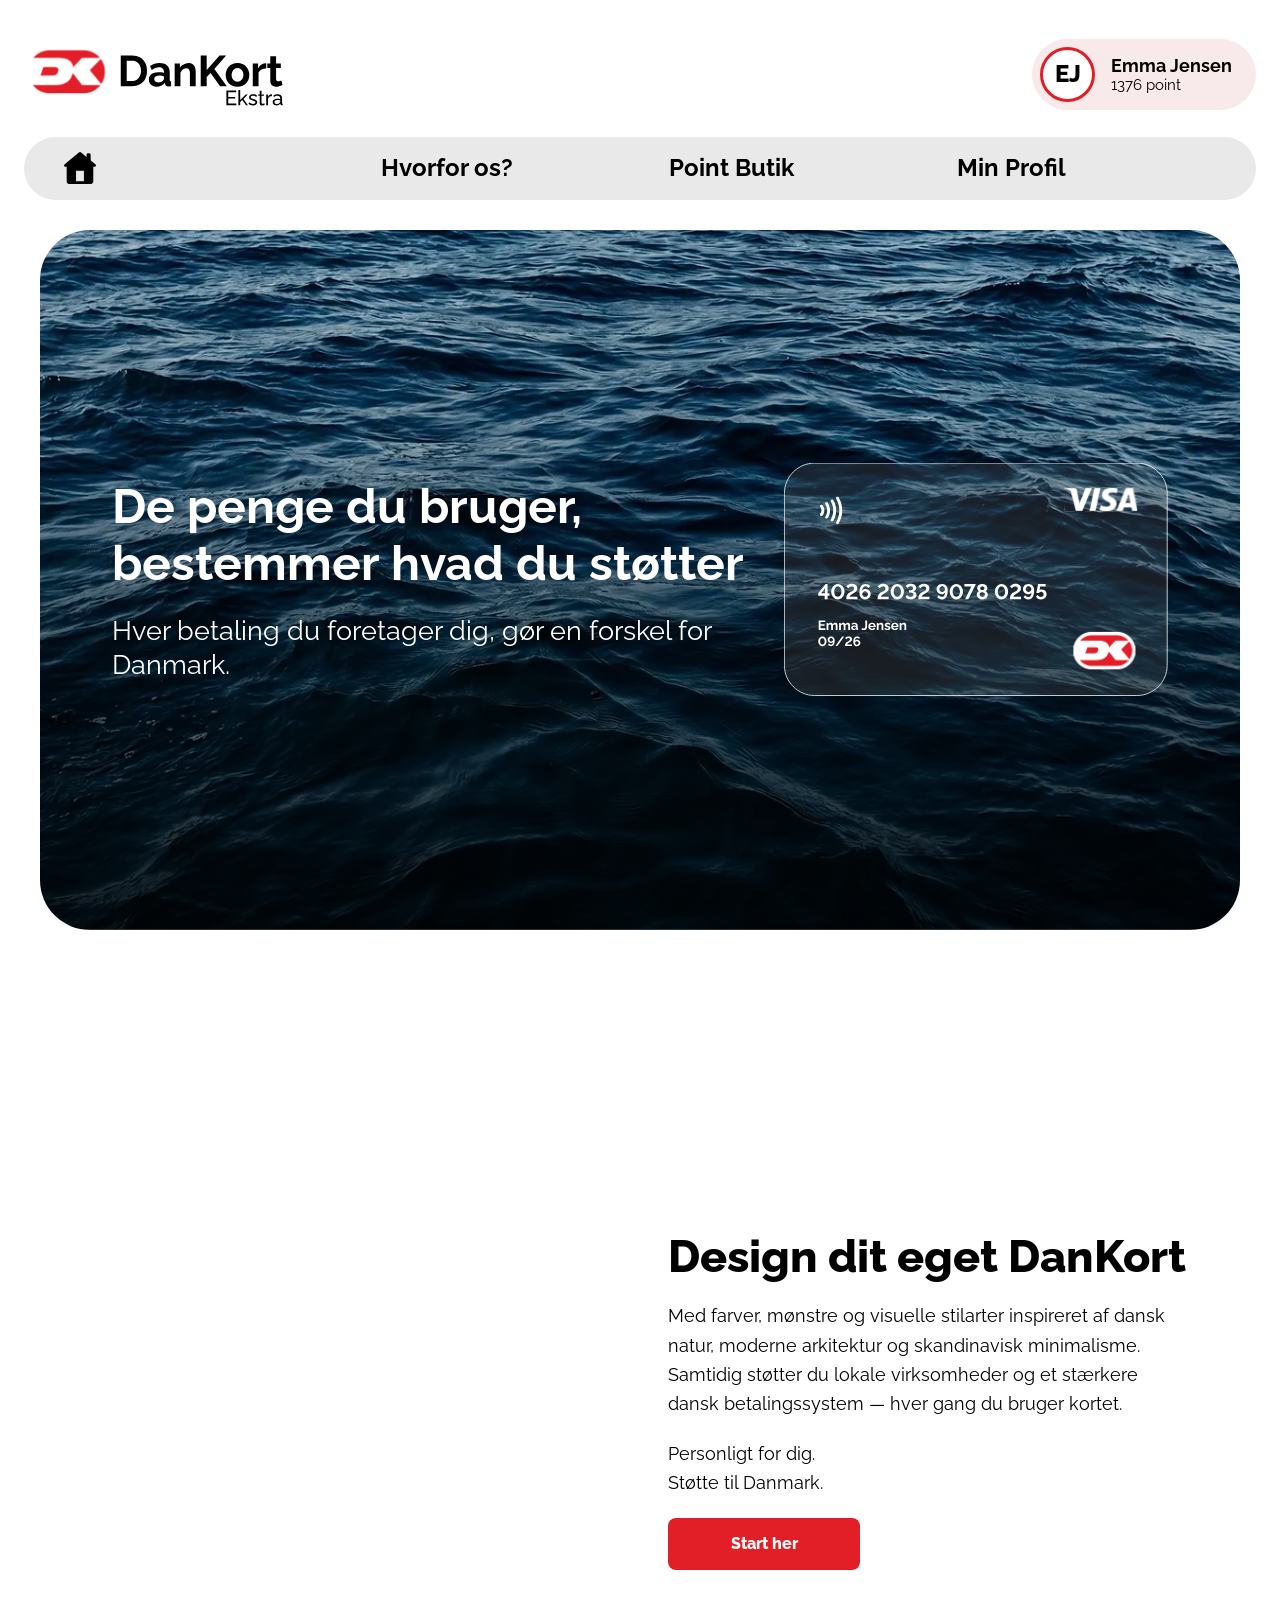
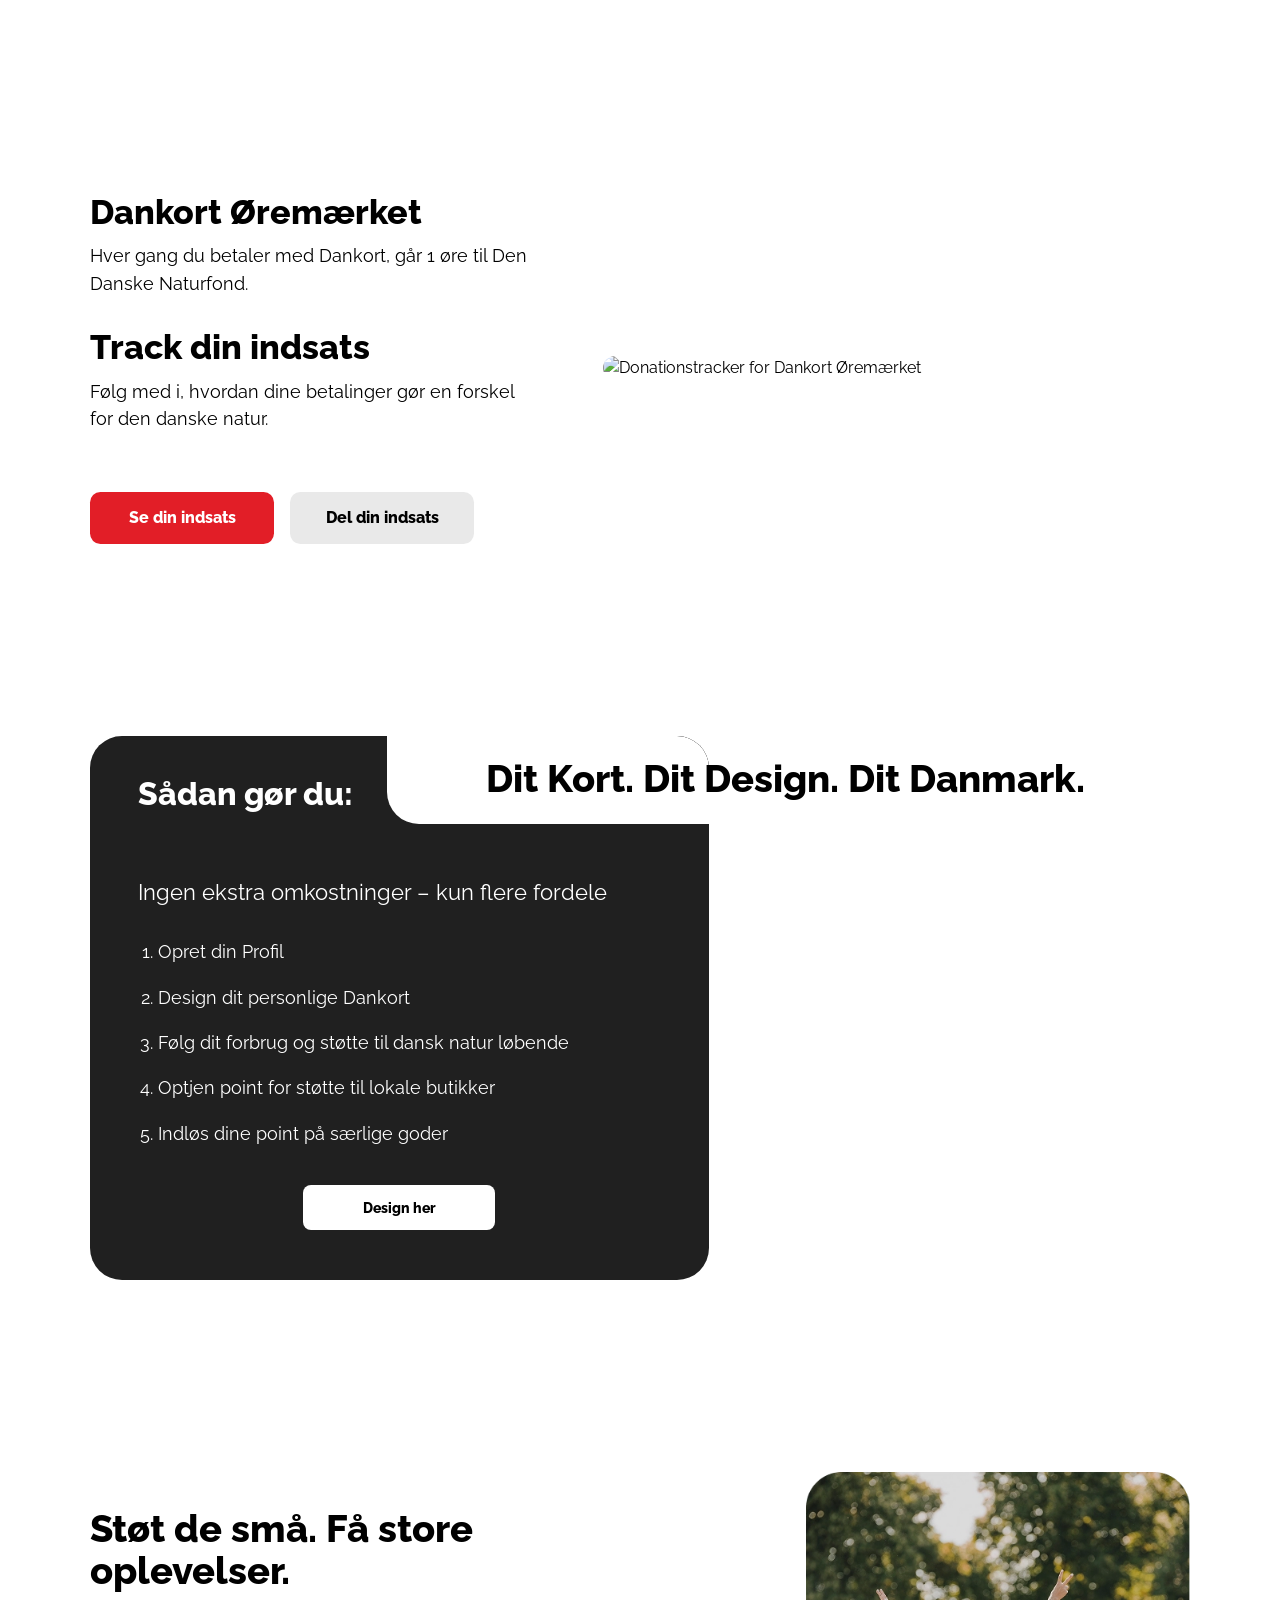
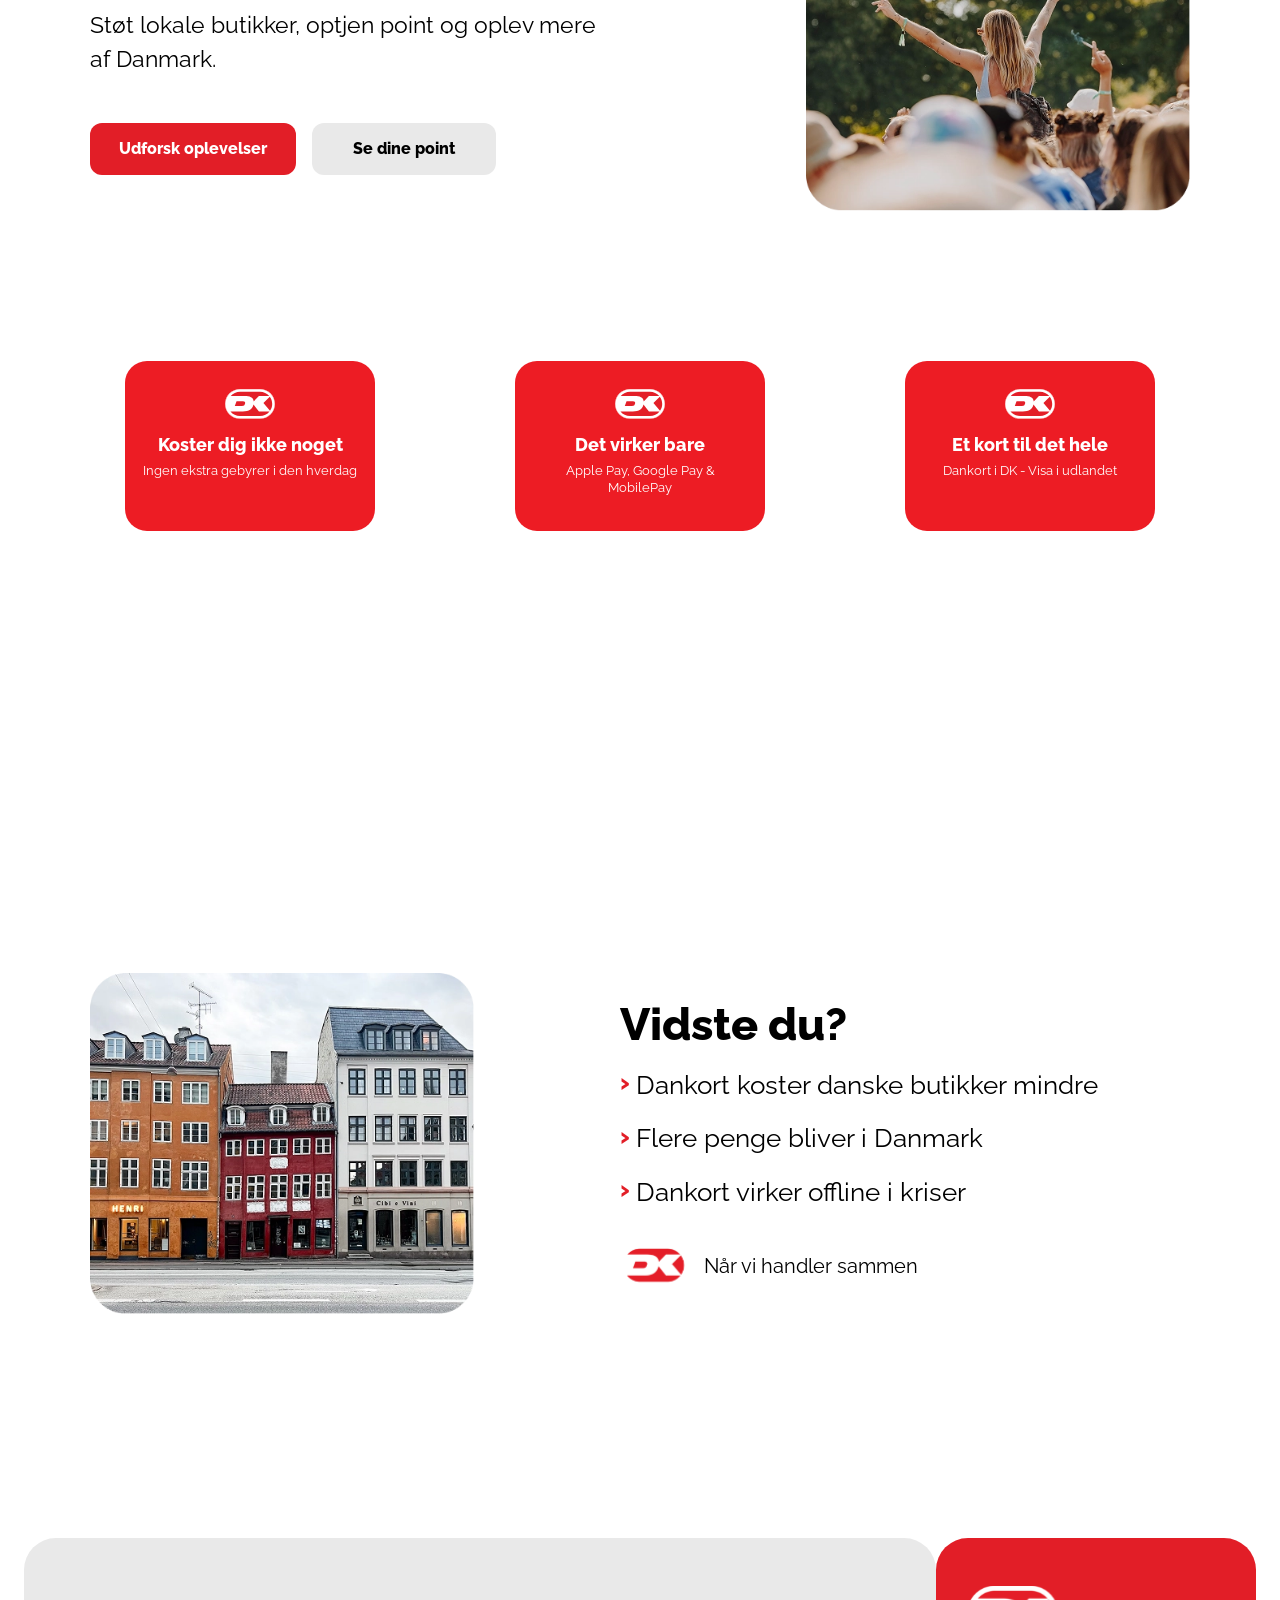
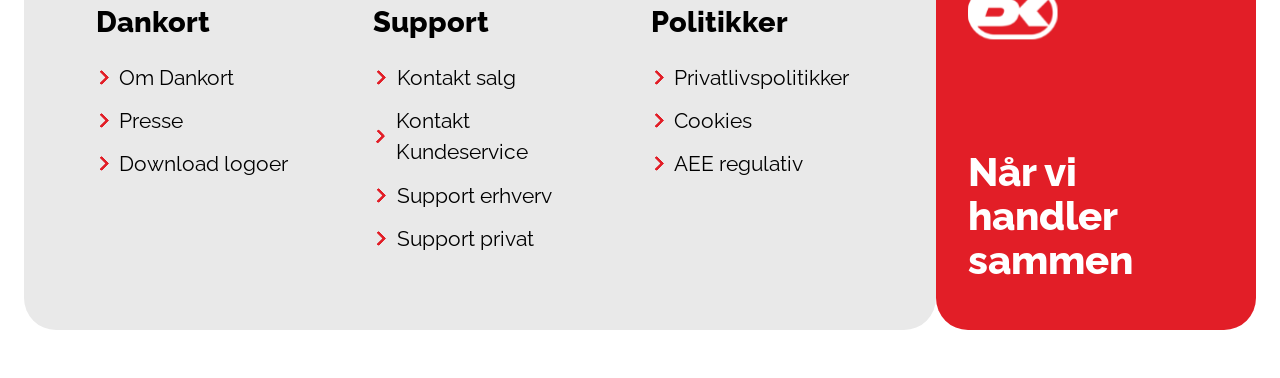
==== index.html @ 89308a3f "comit forside link på alle" ====
<!doctype html>
<html lang="da">
  <head>
    <meta charset="UTF-8" />
    <meta name="viewport" content="width=device-width, initial-scale=1.0" />
    <link rel="icon" type="image/svg+xml" href="img/header-footer/logo.svg" />
    <title>Dankort</title>
    <link rel="stylesheet" href="css/reset.css" />
    <link rel="stylesheet" href="css/generel.css" />
    <link rel="stylesheet" href="css/componenter.css" />
    <link rel="stylesheet" href="css/index.css" />
    <link rel="preconnect" href="https://fonts.googleapis.com" />
    <link rel="preconnect" href="https://fonts.gstatic.com" crossorigin />
    <link
      href="https://fonts.googleapis.com/css2?family=Aboreto&family=Alegreya:ital,wght@0,400..900;1,400..900&family=Dela+Gothic+One&family=Delius&family=Inter:ital,opsz,wght@0,14..32,100..900;1,14..32,100..900&family=Krona+One&family=Lora:ital,wght@0,400..700;1,400..700&family=Montserrat:ital,wght@0,100..900;1,100..900&family=Noto+Serif:ital,wght@0,100..900;1,100..900&family=Pacifico&family=Patrick+Hand&family=Playfair+Display:ital,wght@0,400..900;1,400..900&family=Raleway:ital,wght@0,100..900;1,100..900&family=Roboto:ital,wght@0,100..900;1,100..900&family=Rokkitt:ital,wght@0,100..900;1,100..900&family=Sigmar+One&family=Story+Script&family=Walter+Turncoat&display=swap"
      rel="stylesheet"
    />
  </head>
  <body>
    <!--- Header --->
    <header class="header">
      <div class="header-top">
        <!-- Burger menu (mobil + tablet) -->
        <button class="burger-btn" aria-label="Åbn menu">
          <span></span>
          <span></span>
          <span></span>
        </button>

        <a href="index.html" class="logo">
          <img
            src="img/header-footer/header-logo.svg"
            alt="DanKort Ekstra logo"
          />
        </a>

        <!-- KUN: Mobil & Tablet -->
        <a href="profile.html">
          <div class="profile-mobile">
            <span>EJ</span>
          </div>
        </a>

        <!--  KUN: Desktop -->
        <div class="profile-desktop">
          <a href="profile.html">
            <div class="profile-circle">
              <span>EJ</span>
            </div>
          </a>
          <div class="profile-info">
            <p class="name">Emma Jensen</p>
            <p class="points">1376 point</p>
          </div>
        </div>
      </div>

       <!-- NAVIGATION -->
      <nav class="nav">
        <div class="nav-inner">
          <div class="menu-top">
            <a href="index.html" class="menu-logo">
              <img src="img/header-footer/logo.svg" alt="Dankort logo" />
            </a>

            <button class="menu-close" aria-label="Luk menu">✕</button>
          </div>

          <ul>
            <li>
              <a href="index.html">
                <img src="img/header-footer/hus.svg" alt="Forside" />
              </a>
            </li>
            <li class="forside-link">
  <a class="nav-link" href="index.html">Forside</a>
</li>
            </li>
            <li><a class="nav-link" href="about.html">Hvorfor os?</a></li>
            <li><a class="nav-link" href="points.html">Point Butik</a></li>
            <li><a class="nav-link" href="profile.html">Min Profil</a></li>
          </ul>
        </div>
      </nav>
    </header>
    <!-- Main -->
    <main>
      <section class="hero-section">
        <div class="hero-card">
          <img
            class="hero-payment-card"
            src="img/index/hero_kort.svg"
            alt="Dankort betalingskort"
          />

          <div class="hero-content">
            <h1>De penge du bruger, bestemmer hvad du støtter</h1>
            <p>Hver betaling du foretager dig, gør en forskel for Danmark.</p>
          </div>
        </div>
      </section>
      <!-- Anden sektion -->
      <section class="design-section">
        <div class="design-content">
          <h2>Design dit eget DanKort</h2>

          <p>
            Med farver, mønstre og visuelle stilarter inspireret af dansk natur,
            moderne arkitektur og skandinavisk minimalisme. Samtidig støtter du
            lokale virksomheder og et stærkere dansk betalingssystem — hver gang
            du bruger kortet.
          </p>

          <p>
            Personligt for dig.<br />
            Støtte til Danmark.
          </p>

          <a href="#" class="red-cta">Start her</a>
        </div>

        <video class="design-video" autoplay muted loop playsinline>
          <source src="img/index/klip1_2.mp4" type="video/mp4" />
          Din browser understøtter ikke video.
        </video>
      </section>
      <!-- Tredje sektion -->
      <section class="track-section">
        <div class="track-content">
          <div class="track-text-group track-intro">
            <h2>Dankort Øremærket</h2>
            <p>
              Hver gang du betaler med Dankort, går 1 øre til Den Danske
              Naturfond.
            </p>
          </div>

          <div class="track-text-group track-action">
            <h2>Track din indsats</h2>
            <p>
              Følg med i, hvordan dine betalinger gør en forskel for den danske
              natur.
            </p>

            <div class="track-buttons">
              <a href="#" class="red-cta">Se din indsats</a>
              <a href="#" class="grey-cta">Del din indsats</a>
            </div>
          </div>
        </div>

        <picture class="track-picture">
          <source
            media="(min-width: 1024px)"
            srcset="img/index/dashboard_tracker.svg"
          />
          <source
            media="(min-width: 768px)"
            srcset="img/index/dashboard_tracker_tablet.svg"
          />
          <img
            class="track-image"
            src="img/index/dashboard_tracker_mobile.svg"
            alt="Donationstracker for Dankort Øremærket"
          />
        </picture>
      </section>
      <!-- Fjerde sektion -->
      <section class="steps-section">
        <h2 class="steps-heading">Dit Kort. Dit Design. Dit Danmark.</h2>

        <div class="steps-media">
          <video class="steps-video" autoplay muted loop playsinline>
            <source src="img/index/sodpige_video.mp4" type="video/mp4" />
            Din browser understøtter ikke video.
          </video>
        </div>

        <div class="steps-card">
          <h2>Sådan gør du:</h2>

          <p>Ingen ekstra omkostninger – kun flere fordele</p>

          <ol>
            <li>Opret din Profil</li>
            <li>Design dit personlige Dankort</li>
            <li>Følg dit forbrug og støtte til dansk natur løbende</li>
            <li>Optjen point for støtte til lokale butikker</li>
            <li>Indløs dine point på særlige goder</li>
          </ol>

          <a href="#" class="white-cta">Design her</a>
        </div>
      </section>
      <!-- Femte sektion -->
      <section class="experience-section">
        <div class="experience-content">
          <h2>Støt de små. Få store oplevelser.</h2>

          <p>Støt lokale butikker, optjen point og oplev mere af Danmark.</p>

          <div class="experience-buttons">
            <a href="#" class="red-cta">Udforsk oplevelser</a>
            <a href="#" class="grey-cta">Se dine point</a>
          </div>
        </div>

        <img
          class="experience-image"
          src="img/index/support.webp"
          alt="Mennesker til koncert"
        />
      </section>
      <!-- Sjette sektion -->
      <!-- <section class="features">
        <div>
          <img
            class="logo"
            src="img/about/Clip path group.svg"
            alt="Dankort logo"
          />
          <h2>Koster dig ikke noget</h2>
          <p>Ingen ekstra gebyrer i den hverdag</p>
        </div>

        <div>
          <img
            class="logo"
            src="img/about/Clip path group.svg"
            alt="Dankort logo"
          />
          <h2>Det virker bare</h2>
          <p>Apple Pay, Google Pay &amp; MobilePay</p>
        </div>

        <div>
          <img
            class="logo"
            src="img/about/Clip path group.svg"
            alt="Dankort logo"
          />
          <h2>Et kort til det hele</h2>
          <p>Dankort i DK - Visa i udlandet</p>
        </div>
      </section> -->
      <section class="features-section">
        <div class="feature-card">
          <img
            class="feature-logo"
            src="img/about/Clip path group.svg"
            alt="Dankort logo"
          />
          <h2>Koster dig ikke noget</h2>
          <p>Ingen ekstra gebyrer i den hverdag</p>
        </div>

        <div class="feature-card">
          <img
            class="feature-logo"
            src="img/about/Clip path group.svg"
            alt="Dankort logo"
          />
          <h2>Det virker bare</h2>
          <p>Apple Pay, Google Pay &amp; MobilePay</p>
        </div>

        <div class="feature-card">
          <img
            class="feature-logo"
            src="img/about/Clip path group.svg"
            alt="Dankort logo"
          />
          <h2>Et kort til det hele</h2>
          <p>Dankort i DK - Visa i udlandet</p>
        </div>
      </section>
      <!-- Syvende sektion -->
      <section class="facts-section">
        <img
          class="facts-image"
          src="img/index/house.webp"
          alt="Bygninger i Danmark"
        />

        <div class="facts-content">
          <h2>Vidste du?</h2>

          <ul class="facts-list">
            <li>Dankort koster danske butikker mindre</li>
            <li>Flere penge bliver i Danmark</li>
            <li>Dankort virker offline i kriser</li>
          </ul>

          <div class="facts-brand">
            <img src="img/header-footer/logo.svg" alt="Dankort logo" />
            <p>Når vi handler sammen</p>
          </div>
        </div>
      </section>
    </main>

    <!-- Footer-->
    <footer class="footer">
      <div class="footer-container">
        <!-- Grå boks -->
        <div class="footer-links">
          <div class="footer-section">
            <h3>Dankort</h3>
            <ul>
              <li>
                <a href="#"><span class="footer-arrow"></span>Om Dankort</a>
              </li>
              <li>
                <a href="#"><span class="footer-arrow"></span>Presse</a>
              </li>
              <li>
                <a href="#"
                  ><span class="footer-arrow"></span>Download logoer</a
                >
              </li>
            </ul>
          </div>

          <div class="footer-section">
            <h3>Support</h3>
            <ul>
              <li>
                <a href="#"><span class="footer-arrow"></span>Kontakt salg</a>
              </li>
              <li>
                <a href="#"
                  ><span class="footer-arrow"></span>Kontakt Kundeservice</a
                >
              </li>
              <li>
                <a href="#"
                  ><span class="footer-arrow"></span>Support erhverv</a
                >
              </li>
              <li>
                <a href="#"><span class="footer-arrow"></span>Support privat</a>
              </li>
            </ul>
          </div>

          <div class="footer-section">
            <h3>Politikker</h3>
            <ul>
              <li>
                <a href="#"
                  ><span class="footer-arrow"></span>Privatlivspolitikker</a
                >
              </li>
              <li>
                <a href="#"><span class="footer-arrow"></span>Cookies</a>
              </li>
              <li>
                <a href="#"><span class="footer-arrow"></span>AEE regulativ</a>
              </li>
            </ul>
          </div>
        </div>

        <!-- Rød boks -->
        <div class="footer-brand">
          <img src="img/header-footer/logo.svg" alt="Dankort logo" />
          <h2>Når vi handler sammen</h2>
        </div>
      </div>
    </footer>
    <!-- Link til JS -->
    <script src="javascript/menu.js"></script>
  </body>
</html>
---- css/generel.css ----
:root {
  /* bagrunds farve */
  --color-bg-primary: #ffffff;

  /* brugte farver */
  --color-grey: #e9e9e9;
  --color-red: #e21e27;
  --color-pink-beige: #f8eaea;
  --color-dark: #202020;

  /* Font */
  --font-primary: "Raleway", sans-serif;
  --color-text-primary: #000000;
  --color-text-secondary: #ffffff;

  /* Border radius */
  --radius-small: 0.5rem;
  --radius-medium: 2rem;
}
/* --------- BREDDE I MAIN ---------*/
main {
  max-width: 1400px;
  margin: 0 auto;
  padding: 0 1.5rem;
}
/* --- tablet ---*/
@media (min-width: 768px) {
  main {
    padding: 0 3rem;
  }
}
/* --- desktop ---*/
@media (min-width: 1024px) {
  main {
    padding: 0 1.5rem;
  }
}
/* --------- FONT---------*/
body {
  background-color: var(--color-bg-primary);
  font-family: var(--font-primary);
  font-weight: 400;
  line-height: 1.5;
  color: var(--color-text-primary);
}

h1 {
  font-size: 2.5rem;
  font-weight: 800;
  line-height: 1.1;
}

h2 {
  font-size: 1.85rem;
  font-weight: 600;
  line-height: 1.3;
}

h3 {
  font-size: 1.25rem;
  font-weight: 400;
  line-height: 1.4;
}

p {
  font-size: 1rem;
  font-weight: 400;
  line-height: 1.6;
}
/* --------- CTA---------*/
.red-cta {
  background-color: var(--color-red);
  color: var(--color-text-secondary);
}
.grey-cta {
  background-color: var(--color-grey);
  color: var(--color-text-primary);
}
.white-cta {
  background-color: var(--color-bg-primary);
  color: var(--color-text-primary);
}
.red-cta,
.grey-cta,
.white-cta {
  display: inline-flex;
  justify-content: center;
  align-items: center;
  font-family: var(--font-primary);
  font-size: 0.7rem;
  font-weight: 800;
  line-height: 1.1;
  text-align: center;
  padding: 0.65rem 1.3rem;
  border-radius: var(--radius-small);
  border: none;
  cursor: pointer;
  transition:
    transform 0.2s ease,
    opacity 0.2s ease;
}

.red-cta:hover,
.grey-cta:hover,
.white-cta:hover {
  transform: scale(1.02);
  opacity: 0.95;
}

/* --------- TABLET ---------*/
@media (min-width: 768px) {
  /* --------- FONT---------*/
  h1 {
    font-size: 3.5rem;
  }

  h2 {
    font-size: 2rem;
  }
  h3 {
    font-size: 1.6rem;
  }

  p {
    font-size: 1.125rem;
  }
  /* --------- CTA---------*/
  .red-cta,
  .grey-cta,
  .white-cta {
    font-size: 0.9rem;
    padding: 0.85rem 1.7rem;
  }
}
/* --------- DESKTOP ---------*/
@media (min-width: 1024px) {
  /* --------- FONT---------*/
  h1 {
    font-size: 4.5rem;
  }

  h2 {
    font-size: 3rem;
  }
  h3 {
    font-size: 1.75rem;
  }
  p {
    font-size: 1.25rem;
  }
  /* --------- CTA---------*/
  .red-cta,
  .grey-cta,
  .white-cta {
    font-size: 1rem;
    padding: 0.8rem 1.8rem;
  }
}
---- css/componenter.css ----
/* ------------------------- HEADER ------------------------- */
.header {
  padding: 2rem 1.5rem;
}

/* ---------- toppen ---------- */
.header-top {
  display: flex;
  align-items: center;
  justify-content: space-between;
  margin-bottom: 1.25rem;
}
/* --- logo --- */
.logo {
  display: flex;
  justify-content: center;
}
.logo img {
  width: 155px;
  height: auto;
}

/* ------ profil cirklen ------ */
.profile-mobile {
  width: 45px;
  height: 45px;
  border: 2px solid var(--color-red);
  border-radius: 50%;
  display: flex;
  justify-content: center;
  align-items: center;
  font-weight: 800;
  font-size: 1rem;
  z-index: 1001;
}
/* Skuljer fulde navn & point - som kun vises i desktop */
.profile-desktop {
  display: none;
}

/* ---------- BURGER MENU ---------- */
.burger-btn {
  display: flex;
  flex-direction: column;
  justify-content: center;
  align-items: flex-start;
  width: 40px;
  height: 40px;
  background: none;
  border: none;
  padding: 0;
  cursor: pointer;
  flex-shrink: 0;
  z-index: 1002;
  gap: 0.22rem;
  justify-self: start;
}
/* Selve knappen (de 3 streger) */
.burger-btn span {
  display: block;
  width: 14px;
  height: 1.5px;
  background-color: var(--color-text-primary);
  border-radius: 999px;
}

/* Skjul knappen når menu er åben */
.header.menu-open .burger-btn {
  opacity: 0;
  pointer-events: none;
}

/* ------ når popupmenu er ÅBEN ------ */
.nav {
  display: none;
  position: fixed;
  inset: 0;
  width: 100%;
  height: 100vh;
  background: rgba(255, 255, 255, 0.35);
  backdrop-filter: blur(12px);
  -webkit-backdrop-filter: blur(12px);
  z-index: 1000;
}
/* når menu åbnes */
.header.menu-open .nav {
  display: block;
}
.nav-inner {
  width: 82%;
  max-width: 420px;
  height: 100%;
  background: rgba(255, 255, 255, 0.72);
  backdrop-filter: blur(18px);
  -webkit-backdrop-filter: blur(18px);
  border-top-right-radius: 2.5rem;
  border-bottom-right-radius: 2.5rem;
  padding: 2rem;
  display: flex;
  flex-direction: column;
}
.menu-top {
  display: flex;
  justify-content: space-between;
  align-items: center;
  margin-bottom: 3rem;
}

.menu-logo img {
  width: 80px;
  height: auto;
}
/* krydset */
.menu-close {
  background: none;
  border: none;
  font-size: 1.6rem;
  line-height: 1;
  cursor: pointer;
  color: var(--color-text-primary);
}
/* hus skjules i popup menuen */
.nav li:first-child {
  display: none;
}
/* --- navigationen --- */
.nav ul {
  display: flex;
  flex-direction: column;
  align-items: flex-start;
  gap: 2.5rem;
  width: 100%;
  padding: 0;
}

.nav li {
  width: 100%;
  list-style: none;
}

.nav a {
  font-size: 1.5rem;
  font-weight: 500;
}

/* skujler profilcirkel når menu åben  */
.header.menu-open .profile-mobile {
  opacity: 0;
  pointer-events: none;
}

/* --------- TABLET --------- */
@media (min-width: 768px) {
  .header {
    padding: 3rem;
  }

  /* burgermenu knap */
  .burger-btn {
    width: 45px;
    height: 15px;
  }

  .burger-btn span {
    width: 24px;
    height: 4px;
  }
  /* logo */
  .logo img {
    width: 220px;
  }

  .profile-mobile {
    width: 85px;
    height: 85px;
    font-size: 2rem;
  }

  .nav-inner {
    max-width: 520px;
    padding: 3rem;
  }

  .menu-logo img {
    width: 140px;
  }

  .menu-close {
    font-size: 2rem;
  }

  .nav a {
    font-size: 3rem;
  }

  .nav li:first-child img {
    width: 52px;
  }
}

/* --------- DESKTOP --------- */
@media (min-width: 1024px) {
  .header {
    max-width: 1400px;
    margin: 0 auto;
    padding: 2rem 1.5rem;
  }

  /* Fjern burger menu knap */
  .burger-btn {
    display: none;
  }

  /* fjerner forside linket i nav */
  .forside-link {
    display: none;
  }

  /* ---------- TOP - original desktop ---------- */
  .header-top {
    align-items: center;
    justify-content: space-between;
    margin-bottom: 1.25rem;
  }

  .logo {
    margin-right: 0;
  }

  .logo img {
    width: 260px;
  }

  /* Skjul mobil cirkel */
  .profile-mobile {
    display: none;
  }

  /* Desktop profil */
  .profile-desktop {
    display: flex;
    align-items: center;
    background-color: var(--color-pink-beige);
    padding: 0.5rem 1.5rem 0.5rem 0.5rem;
    border-radius: 999px;
    gap: 1rem;
  }

  .profile-circle {
    width: 55px;
    height: 55px;
    border: 3px solid var(--color-red);
    border-radius: 50%;
    display: flex;
    justify-content: center;
    align-items: center;
    font-weight: 800;
    font-size: 1.5rem;
    background-color: var(--color-bg-primary);
    transition: 0.3s ease;
  }

  .profile-circle:hover {
    transform: scale(1.08);
  }

  .profile-info .name {
    font-weight: 700;
    font-size: 1.1rem;
    line-height: 1.2;
  }

  .profile-info .points {
    font-size: 0.95rem;
    line-height: 1.2;
  }

  /* ---------- NAVIGATION DESKTOP ---------- */

  .nav {
    display: block;
    position: static;
    width: 100%;
    height: auto;
    background: var(--color-grey);
    backdrop-filter: none;
    -webkit-backdrop-filter: none;
    border-radius: 40px;
    padding: 0.85rem 2.5rem;
  }

  .nav-inner {
    width: 100%;
    max-width: none;
    height: auto;
    background: none;
    backdrop-filter: none;
    padding: 0;
    border-radius: 0;
  }

  .menu-top {
    display: none;
  }
  /* ------ nav links ------ */

  .nav ul {
    flex-direction: row;
    justify-content: space-between;
    align-items: center;
    gap: 0;
  }

  .nav a {
    font-size: 1.5rem;
    font-weight: 700;
  }

  .nav-link {
    padding: 0.8rem 1.8rem;
    border-radius: 999px;
    transition: 0.25s ease;
  }

  .nav-link:hover {
    background-color: var(--color-red);
    color: white;
  }

  /* ------ huset ------ */
  .nav li:first-child {
    display: block;
  }
  .nav li:first-child img {
    width: 32px;
  }

  .nav li:first-child img {
    transition: 0.25s ease;
  }

  .nav li:first-child img:hover {
    transform: scale(1.12);
  }
}
/* ------------------------- FOOTER ------------------------- */
.footer {
  padding: 2rem 1.5rem;
}

.footer-container {
  display: flex;
  flex-direction: column;
  gap: 0;
}

/* ---------- GRÅ BOKS ---------- */
.footer-links {
  background-color: var(--color-grey);
  border-radius: 2rem;
  padding: 2.5rem 2rem;
  display: flex;
  flex-direction: column;
  gap: 3rem;
  margin: 0;
}
.footer-section h3 {
  font-size: 1.6rem;
  font-weight: 800;
  margin-bottom: 1rem;
}

.footer-section ul {
  list-style: none;
  padding: 0;
}

.footer-section li {
  margin-bottom: 0.75rem;
}

/* ------ LINKS ------ */
.footer-section a {
  font-size: 1.15rem;
  font-weight: 400;
  display: inline-flex;
  align-items: center;
  gap: 0.35rem;
}

/* ---------- PIL---------- */
.footer-arrow {
  width: 0.7rem;
  height: 0.7rem;
  border-top: 0.22rem solid var(--color-red);
  border-right: 0.22rem solid var(--color-red);
  border-radius: 0.12rem;
  transform: rotate(45deg);
  margin-right: 0.35rem;
}

/* ---------- RØD BOKS ---------- */
.footer-brand {
  background-color: var(--color-red);
  border-radius: 2rem;
  padding: 2rem;
  min-height: 280px;
  display: flex;
  flex-direction: column;
  justify-content: space-between;
  margin: 0;
}

.footer-brand img {
  width: 65px;
  height: auto;
}

.footer-brand h2 {
  color: var(--color-text-secondary);
  font-size: 2rem;
  font-weight: 800;
  line-height: 1.1;
  max-width: 220px;
}

/* --------- DESKTOP ---------*/
@media (min-width: 1024px) {
  .footer {
    padding: 3rem;
  }

  .footer-container {
    flex-direction: row;
    align-items: stretch;
    gap: 0;
  }

  .footer-links {
    flex: 1.4;
    padding: 3rem;
    gap: 3rem;
  }

  /* Punkter stadig under hinanden */
  .footer-section h3 {
    font-size: 2.2rem;
  }

  .footer-section a {
    font-size: 1.5rem;
  }

  .footer-brand {
    flex: 1;
    min-height: auto;
    padding: 3rem;
  }

  .footer-brand img {
    width: 95px;
  }

  .footer-brand h2 {
    font-size: 3rem;
    max-width: 260px;
  }
}

/* --------- DESKTOP ---------*/
@media (min-width: 1024px) {
  .footer {
    max-width: 1400px;
    margin: 0 auto;
    padding: 3rem 1.5rem;
  }

  .footer-container {
    flex-direction: row;
    gap: 0;
  }
  /* ------ LINKS ------ */
  .footer-section a {
    font-size: 1.3rem;
    display: inline-flex;
    align-items: center;
    gap: 0.4rem;
  }

  /* Lang grå boks */
  .footer-links {
    flex: 3;
    flex-direction: row;
    justify-content: space-between;
    align-items: flex-start;
    padding: 4rem 4.5rem;
    gap: 4rem;
  }

  .footer-section {
    flex: 1;
  }

  .footer-section h3 {
    font-size: 1.8rem;
    margin-bottom: 1.25rem;
  }
  /* ---------- PIL---------- */
  .footer-arrow {
    color: var(--color-red);
    font-weight: 700;
  }

  .footer-brand {
    flex: 1;
    padding: 3rem 2rem;
    min-height: 100%;
  }

  .footer-brand img {
    width: 90px;
  }

  .footer-brand h2 {
    font-size: 2.5rem;
    max-width: 220px;
  }
}
---- css/index.css ----
/* --------- MOBILE FIRST --------- */

/* Første sektion */
.hero-section {
  padding-top: 1.5rem;
}

.hero-card {
  position: relative;
  min-height: 38rem;
  border-radius: 2rem;
  overflow: hidden;
  background-image:
    linear-gradient(
      to bottom,
      rgba(0, 0, 0, 0.05) 0%,
      rgba(0, 0, 0, 0.15) 35%,
      rgba(0, 0, 0, 0.75) 100%
    ),
    url("../img/index/hero_baggrund.webp");
  background-size: cover;
  background-position: center;
}

.hero-payment-card {
  position: absolute;
  top: 3rem;
  left: 50%;
  width: 78%;
  max-width: 22rem;
  transform: translateX(-50%);
  z-index: 2;
}

.hero-content {
  position: absolute;
  left: 1.75rem;
  right: 1.75rem;
  bottom: 2rem;
  color: var(--color-text-secondary);
  z-index: 2;
}

.hero-content h1 {
  font-size: 2rem;
  line-height: 1.1;
  font-weight: 800;
  margin-bottom: 1.25rem;
}

.hero-content p {
  font-size: 1.25rem;
  line-height: 1.25;
}

/* Anden sektion */
.design-section {
  display: flex;
  flex-direction: column;
  gap: 2rem;
  padding-top: 9rem;
}

.design-content {
  display: flex;
  flex-direction: column;
  gap: 1.25rem;
}

.design-content h2 {
  font-size: 2rem;
  font-weight: 800;
  line-height: 1.2;
}

.design-content p {
  font-size: 1.25rem;
  line-height: 1.65;
}

.design-content .red-cta {
  display: inline-flex;
  align-self: flex-start;
  margin-top: 1rem;
  min-width: 12rem;
  min-height: 3.25rem;
}

.design-video {
  display: block;
  width: 100%;
  border-radius: var(--radius-medium, 2rem);
  object-fit: cover;
  overflow: hidden;
}

/* Tredje sektion */
.track-section {
  display: flex;
  flex-direction: column;
  gap: 2.25rem;
  padding-top: 10rem;
}

.track-content {
  display: contents;
}

.track-text-group {
  display: flex;
  flex-direction: column;
  gap: 0.7rem;
}

.track-intro {
  order: 1;
}

.track-picture {
  display: block;
  width: 100%;
  order: 2;
}

.track-action {
  order: 3;
}

.track-content h2 {
  font-size: 2rem;
  font-weight: 800;
  line-height: 1.15;
}

.track-content p {
  font-size: 1.25rem;
  line-height: 1.45;
}

.track-buttons {
  display: flex;
  flex-direction: column;
  gap: 1rem;
  width: 100%;
  max-width: 17rem;
  margin: 1.75rem auto 0;
}

.track-buttons .red-cta,
.track-buttons .grey-cta {
  width: 100%;
  min-height: 3.5rem;
  font-size: 1rem;
  border-radius: 0.65rem;
}

.track-image {
  width: 100%;
  border-radius: var(--radius-medium, 2rem);
}

/* Fjerde sektion */
.steps-section {
  position: relative;
  display: flex;
  flex-direction: column;
  gap: 2rem;
  padding-top: 10rem;
}

.steps-heading {
  display: none;
}

.steps-media {
  position: relative;
  min-height: 29rem;
  border-radius: var(--radius-medium, 2rem);
  overflow: hidden;
  order: 1;
}

.steps-video {
  width: 100%;
  height: 100%;
  object-fit: cover;
}

.steps-media::after {
  content: "Dit Kort. Dit Design.\A\A Dit Danmark.";
  white-space: pre-line;
  position: absolute;
  left: 2rem;
  right: 2rem;
  bottom: 2rem;
  color: var(--color-text-secondary);
  font-size: 1.75rem;
  font-weight: 800;
  line-height: 1.25;
  z-index: 2;
}

.steps-media::before {
  content: "";
  position: absolute;
  inset: 0;
  background: linear-gradient(
    to bottom,
    rgba(0, 0, 0, 0.05) 0%,
    rgba(0, 0, 0, 0.15) 45%,
    rgba(0, 0, 0, 0.55) 100%
  );
  z-index: 1;
}

.steps-card {
  position: relative;
  order: 2;
  background-color: #202020;
  color: var(--color-text-secondary);
  border-radius: var(--radius-medium, 2rem);
  padding: 2rem;
  overflow: hidden;
}

.steps-card::after {
  content: "";
  position: absolute;
  top: 0;
  right: 0;
  width: 42%;
  height: 3.5rem;
  background-color: var(--color-bg-primary);
  border-bottom-left-radius: var(--radius-medium, 2rem);
  border-top-right-radius: var(--radius-medium, 2rem);
  z-index: 1;
}

.steps-card h2,
.steps-card p,
.steps-card ol,
.steps-card a {
  position: relative;
  z-index: 2;
}

.steps-card h2 {
  font-size: 1.35rem;
  font-weight: 800;
  line-height: 1.15;
  margin-bottom: 3rem;
}

.steps-card p {
  font-size: 1.25rem;
  line-height: 1.7;
  margin-bottom: 2rem;
}

.steps-card ol {
  display: flex;
  flex-direction: column;
  gap: 1.25rem;
  padding-left: 1.25rem;
  margin-bottom: 2.5rem;
}

.steps-card li {
  font-size: 1rem;
  line-height: 1.7;
}

.steps-card .white-cta {
  display: flex;
  width: 100%;
  max-width: 13rem;
  min-height: 3.25rem;
  margin: 0 auto;
  font-size: 0.9rem;
}

/* Femte sektion */
.experience-section {
  display: flex;
  flex-direction: column;
  gap: 2.5rem;
  padding-top: 10rem;
}

.experience-content {
  display: flex;
  flex-direction: column;
  gap: 1.25rem;
}

.experience-content h2 {
  font-size: 2.4rem;
  font-weight: 800;
  line-height: 1.2;
}

.experience-content p {
  font-size: 1.8rem;
  line-height: 1.45;
}

.experience-buttons {
  display: flex;
  flex-direction: column;
  gap: 1rem;
  width: 100%;
  max-width: 17rem;
  margin: 1.5rem auto 0;
}

.experience-buttons .red-cta,
.experience-buttons .grey-cta {
  width: 100%;
  min-height: 3.75rem;
  font-size: 1.1rem;
  border-radius: 0.75rem;
}

.experience-image {
  width: 100%;
  border-radius: var(--radius-medium, 2rem);
  object-fit: cover;
}

/* Sjette sektion */
.features-section {
  display: grid;
  grid-template-columns: repeat(3, 250px);
  justify-content: center;
  gap: 140px;
  margin: 150px auto 250px;
  padding-top: 0;
  max-width: 1100px;
}

.feature-card {
  width: 250px;
  height: 170px;
  min-height: 0;
  background: #ed1c24;
  color: white;
  border-radius: 22px;
  text-align: center;
  padding: 28px 18px;
}

.feature-logo {
  width: 50px;
  height: auto;
  display: block;
  margin: 0 auto 15px;
}

.feature-card h2 {
  font-size: 18px;
  font-weight: 800;
  line-height: 1.2;
  margin-bottom: 0.5px;
}

.feature-card p {
  color: white;
  font-size: 13px;
  line-height: 1.3;
  margin-top: 8px;
}

/* Syvende sektion */
.facts-section {
  display: flex;
  flex-direction: column;
  gap: 2rem;
  padding-top: 10rem;
  padding-bottom: 10rem;
}

.facts-image {
  width: 100%;
  border-radius: var(--radius-medium, 2rem);
  object-fit: cover;
}

.facts-content {
  display: flex;
  flex-direction: column;
  gap: 1.5rem;
}

.facts-content h2 {
  font-size: 2.8rem;
  font-weight: 800;
  line-height: 1.15;
}

.facts-list {
  display: flex;
  flex-direction: column;
  gap: 1rem;
  padding: 0;
  list-style: none;
}

.facts-list li {
  position: relative;
  padding-left: 1rem;
  font-size: 1.35rem;
  line-height: 1.35;
}

.facts-list li::before {
  content: "›";
  position: absolute;
  left: 0;
  top: -0.05rem;
  color: var(--color-red);
  font-size: 1.7rem;
  font-weight: 800;
  line-height: 1;
}

.facts-brand {
  display: flex;
  align-items: center;
  gap: 1rem;
  margin-top: 1.5rem;
}

.facts-brand img {
  width: 4.5rem;
  height: auto;
}

.facts-brand p {
  font-size: 1.35rem;
  line-height: 1.2;
}

/* --------- TABLET --------- */
@media (min-width: 768px) {
  /* Første sektion */
  .hero-card {
    min-height: 42rem;
  }

  .hero-payment-card {
    top: 3.5rem;
    width: 48%;
    max-width: 28rem;
  }

  .hero-content {
    left: 3rem;
    right: 3rem;
    bottom: 3rem;
    max-width: 44rem;
  }

  .hero-content h1 {
    font-size: 3.2rem;
  }

  .hero-content p {
    font-size: 1.7rem;
  }

  /* Anden sektion */
  .design-section {
    gap: 2.75rem;
    padding-top: 10rem;
    max-width: 42rem;
    margin: 0 auto;
  }

  .design-content {
    max-width: 38rem;
  }

  .design-content h2 {
    font-size: 2.6rem;
  }

  .design-content p {
    font-size: 1.35rem;
  }

  .design-content .red-cta {
    min-width: 13rem;
    min-height: 3.5rem;
    font-size: 1rem;
  }

  .design-video {
    max-width: 34rem;
  }

  /* Tredje sektion */
  .track-section {
    gap: 2.75rem;
    padding-top: 11rem;
    max-width: 42rem;
    margin: 0 auto;
  }

  .track-content h2 {
    font-size: 2.4rem;
  }

  .track-content p {
    font-size: 1.4rem;
  }

  .track-picture {
    width: 100%;
    max-width: none;
    margin: 0;
  }

  .track-buttons {
    max-width: 18rem;
    margin: 2rem auto 0;
  }

  .track-buttons .red-cta,
  .track-buttons .grey-cta {
    min-height: 3.75rem;
    font-size: 1.15rem;
  }

  /* Fjerde sektion */
  .steps-section {
    gap: 2.5rem;
    padding-top: 11rem;
    max-width: 42rem;
    margin: 0 auto;
  }

  .steps-media {
    min-height: 34rem;
  }

  .steps-media::after {
    left: 3rem;
    bottom: 3rem;
    font-size: 2.2rem;
  }

  .steps-card {
    padding: 2.5rem;
  }

  .steps-card h2 {
    font-size: 1.6rem;
  }

  .steps-card p {
    font-size: 1.35rem;
  }

  .steps-card li {
    font-size: 1.1rem;
  }

  /* Femte sektion */
  .experience-section {
    gap: 2.75rem;
    padding-top: 11rem;
    max-width: 42rem;
    margin: 0 auto;
  }

  .experience-content h2 {
    font-size: 2.7rem;
  }

  .experience-content p {
    font-size: 1.9rem;
  }

  .experience-buttons {
    max-width: 18rem;
  }

  .experience-buttons .red-cta,
  .experience-buttons .grey-cta {
    min-height: 3.9rem;
    font-size: 1.15rem;
  }

  /* Sjette sektion */
  .features-section {
    grid-template-columns: repeat(3, 1fr);
    gap: 40px;
    margin: 120px 0 170px;
    padding-top: 0;
  }

  .feature-card {
    width: 210px;
    min-height: 165px;
  }

  .feature-logo {
    width: 48px;
    margin-bottom: 14px;
  }

  /* Syvende sektion */
  .facts-section {
    gap: 2.75rem;
    padding-top: 11rem;
    padding-bottom: 10rem;
    max-width: 42rem;
    margin: 0 auto;
  }

  .facts-content h2 {
    font-size: 3rem;
  }

  .facts-list li {
    font-size: 1.45rem;
  }

  .facts-brand p {
    font-size: 1.45rem;
  }
}

/* --------- DESKTOP --------- */
@media (min-width: 1024px) {
  /* Tredje sektion */
  .track-section {
    display: grid;
    grid-template-columns: 0.75fr 1fr;
    align-items: center;
    gap: 4.5rem;
    max-width: 1100px;
    margin: 0 auto;
    padding-top: 12rem;
  }

  .track-content {
    display: flex;
    flex-direction: column;
    gap: 1.9rem;
  }

  .track-text-group {
    max-width: 31rem;
  }

  .track-content h2 {
    font-size: 2.15rem;
    line-height: 1.12;
  }

  .track-content p {
    font-size: 1.15rem;
    line-height: 1.5;
  }

  .track-picture {
    order: initial;
    width: 100%;
    max-width: 40rem;
    justify-self: end;
  }

  .track-buttons {
    flex-direction: row;
    max-width: none;
    margin: 3rem 0 0;
  }

  .track-buttons .red-cta,
  .track-buttons .grey-cta {
    width: auto;
    min-width: 11.5rem;
    min-height: 3.25rem;
    font-size: 1rem;
  }

  .track-image {
    width: 100%;
  }

  /* Fjerde sektion */
  .steps-section {
    display: grid;
    grid-template-columns: 1.15fr 0.85fr;
    align-items: stretch;
    gap: 1.5rem;
    max-width: 1100px;
    margin: 0 auto;
    padding-top: 12rem;
  }

  .steps-heading {
    display: block;
    position: absolute;
    top: 13.3rem;
    left: 36%;
    right: 0;
    z-index: 4;
    font-size: 2.4rem;
    font-weight: 800;
    line-height: 1.15;
    color: var(--color-text-primary);
  }

  .steps-card {
    order: 1;
    min-height: 34rem;
    padding: 2.5rem 3rem;
  }

  .steps-card::after {
    width: 52%;
    height: 5.5rem;
  }

  .steps-media {
    order: 2;
    height: calc(34rem - 5.5rem);
    align-self: end;
    min-height: 0;
    transform: none;
  }

  .steps-media::before,
  .steps-media::after {
    display: none;
  }

  .steps-card h2 {
    font-size: 2rem;
    margin-bottom: 4rem;
  }

  .steps-card p {
    font-size: 1.35rem;
    line-height: 1.45;
    margin-bottom: 2rem;
  }

  .steps-card ol {
    gap: 1.35rem;
  }

  .steps-card li {
    font-size: 1.1rem;
    line-height: 1.35;
  }

  .steps-card .white-cta {
    max-width: 12rem;
    min-height: 2.8rem;
    margin-top: 2rem;
  }

  /* Femte sektion */
  .experience-section {
    display: grid;
    grid-template-columns: 1fr 0.8fr;
    align-items: center;
    gap: 4.5rem;
    max-width: 1100px;
    margin: 0 auto;
    padding-top: 12rem;
  }

  .experience-content {
    gap: 1rem;
  }

  .experience-content h2 {
    font-size: 2.35rem;
    line-height: 1.12;
    max-width: 34rem;
  }

  .experience-content p {
    font-size: 1.45rem;
    line-height: 1.45;
    max-width: 33rem;
  }

  .experience-buttons {
    flex-direction: row;
    max-width: none;
    margin: 2rem 0 0;
  }

  .experience-buttons .red-cta,
  .experience-buttons .grey-cta {
    width: auto;
    min-width: 11.5rem;
    min-height: 3.25rem;
    font-size: 1rem;
  }

  .experience-image {
    width: 100%;
    max-width: 24rem;
    justify-self: end;
  }

  /* Sjette sektion */
  .features-section {
    grid-template-columns: repeat(3, 250px);
    justify-content: center;
    gap: 140px;
    max-width: 1100px;
    margin: 150px auto 250px;
    padding-top: 0;
  }

  .feature-logo {
    width: 50px;
    height: auto;
    margin-bottom: 15px;
  }

  .feature-card {
    width: 250px;
    height: 170px;
    min-height: 0;
    border-radius: 22px;
    padding: 28px 18px;
  }

  .feature-card h2 {
    font-size: 18px;
    margin-bottom: 0.5px;
  }

  .feature-card p {
    font-size: 13px;
    line-height: 1.3;
  }

  /* Syvende sektion */
  .facts-section {
    display: grid;
    grid-template-columns: 0.9fr 1.1fr;
    align-items: center;
    gap: 4rem;
    max-width: 1100px;
    margin: 0 auto;
    padding-top: 12rem;
    padding-bottom: 11rem;
  }

  .facts-image {
    max-width: 24rem;
  }

  .facts-content {
    gap: 1.25rem;
  }

  .facts-content h2 {
    font-size: 2.8rem;
    line-height: 1.1;
  }

  .facts-list {
    gap: 1.25rem;
  }

  .facts-list li {
    font-size: 1.6rem;
    line-height: 1.3;
  }

  .facts-brand {
    margin-top: 1rem;
  }

  .facts-brand img {
    width: 4.25rem;
  }

  .facts-brand p {
    font-size: 1.25rem;
  }
}

/* --------- LARGE DESKTOP --------- */
@media (min-width: 1200px) {
  /* Første sektion */
  .hero-section {
    padding-top: 3rem;
  }

  .hero-card {
    height: 700px;
    width: min(1300px, calc(100vw - 80px));
    align-items: center;
    border-radius: 50px;
    margin-bottom: 95px;
    margin-top: -50px;
    margin-left: 50%;
    transform: translateX(-50%);
  }

  .hero-content {
    top: 50%;
    bottom: auto;
    left: 4.5rem;
    right: auto;
    max-width: 42rem;
    transform: translateY(-50%);
  }

  .hero-content h1 {
    font-size: 48px;
    font-weight: 700;
    line-height: 120%;
  }

  .hero-content p {
    font-size: 1.7rem;
  }

  .hero-payment-card {
    top: 50%;
    left: auto;
    right: 4.5rem;
    width: 32%;
    max-width: 30rem;
    transform: translateY(-50%);
  }

  /* Anden sektion */
  .design-section {
    display: grid;
    grid-template-columns: 1fr 1fr;
    align-items: center;
    gap: 3.5rem;
    padding-top: 11rem;
    max-width: 1100px;
    margin: 0 auto;
  }

  .design-video {
    order: 1;
    width: 100%;
    height: 400px;
    max-width: 34rem;
    justify-self: end;
  }

  .design-content {
    order: 2;
    max-width: 42rem;
    gap: 1.25rem;
  }

  .design-content h2 {
    font-size: 2.8rem;
    line-height: 1.1;
  }

  .design-content p {
    font-size: 1.15rem;
    line-height: 1.6;
  }

  .design-content .red-cta {
    display: inline-flex;
    align-self: flex-start;
    margin-top: 0;
    min-width: 12rem;
    min-height: 3.25rem;
  }
}
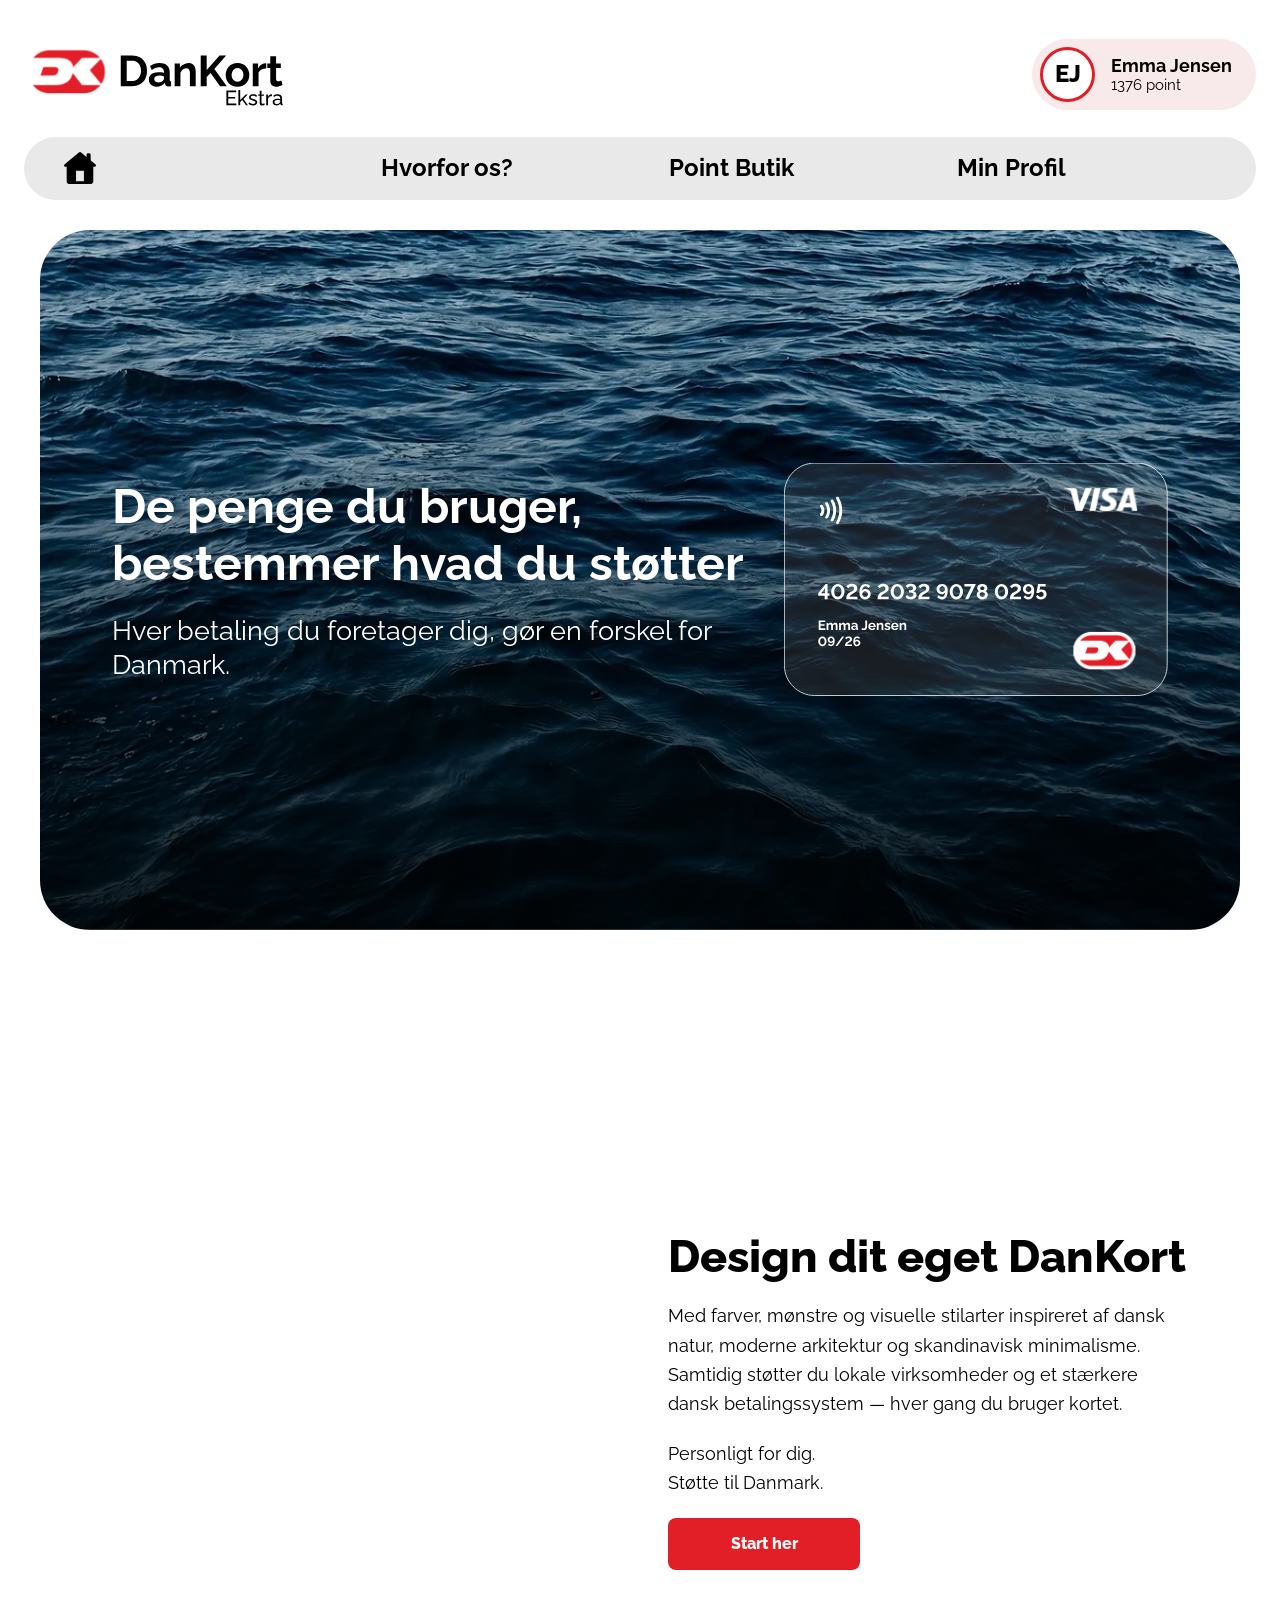
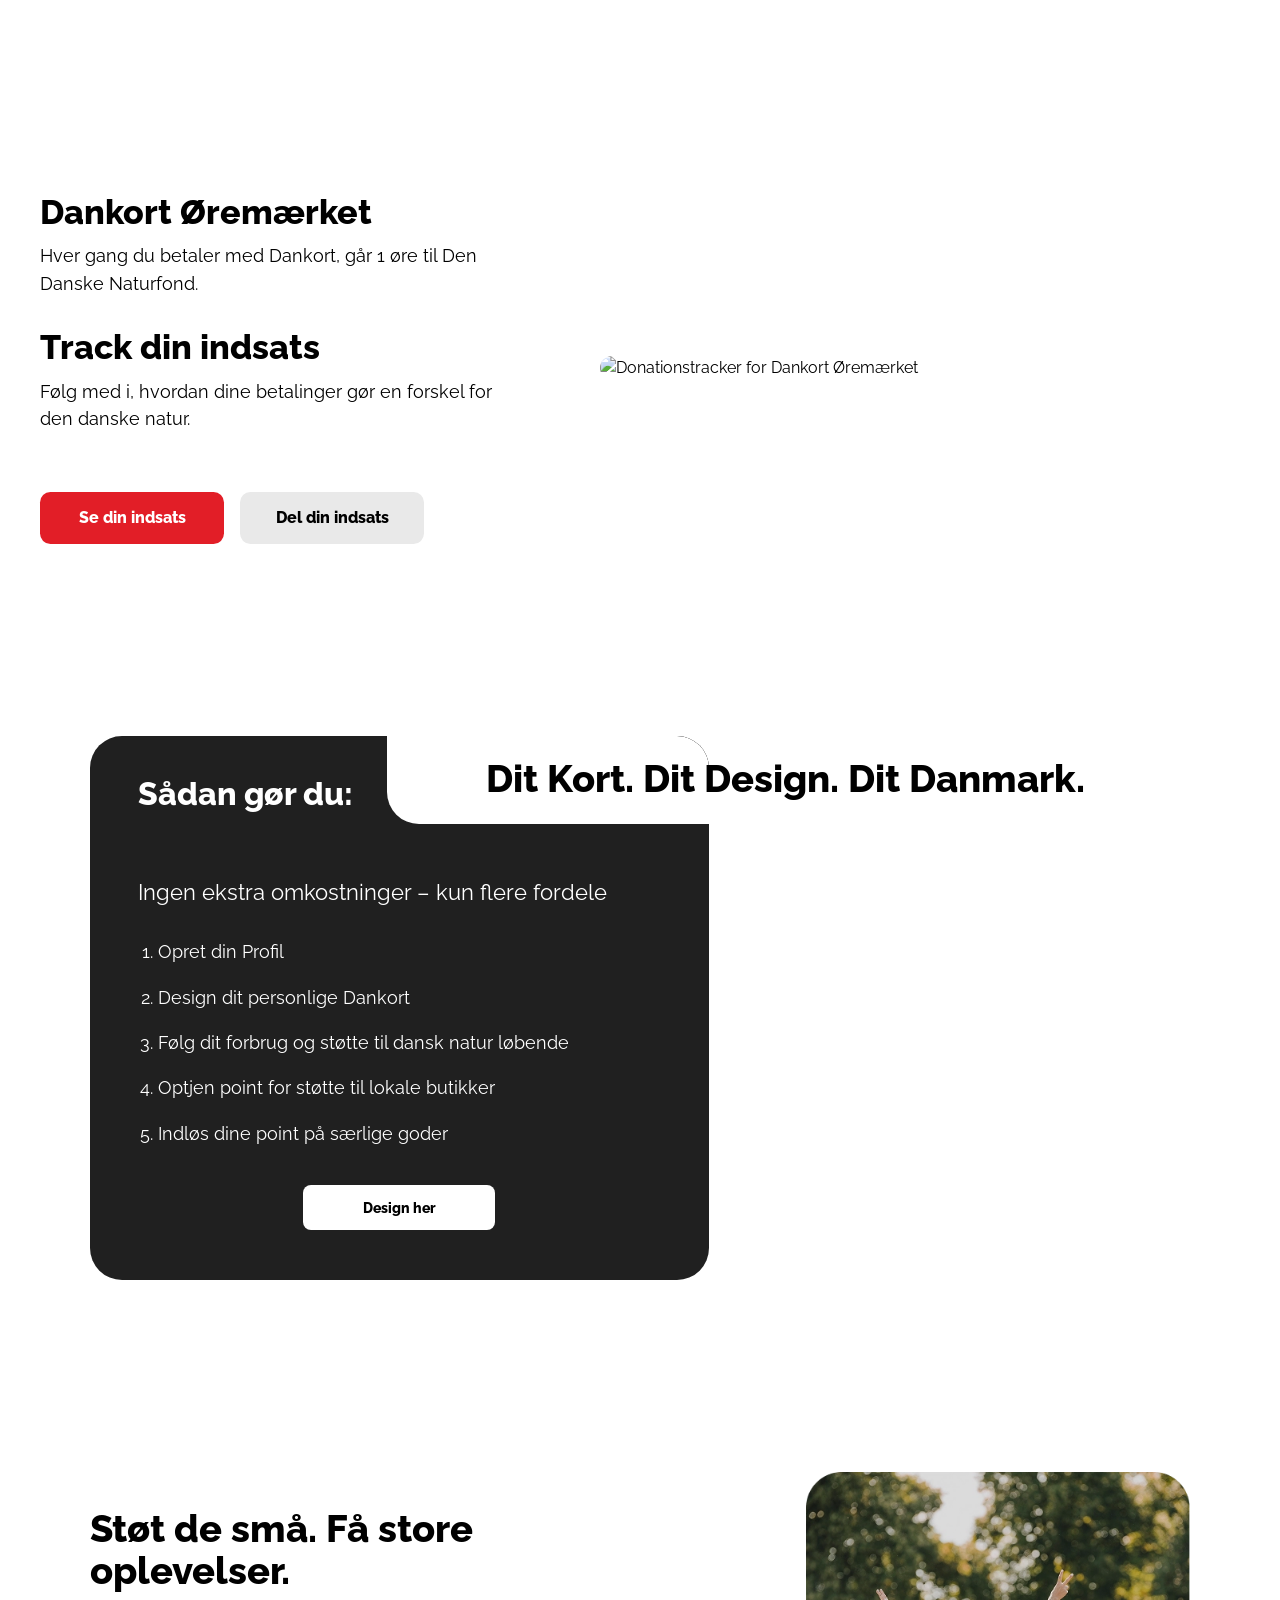
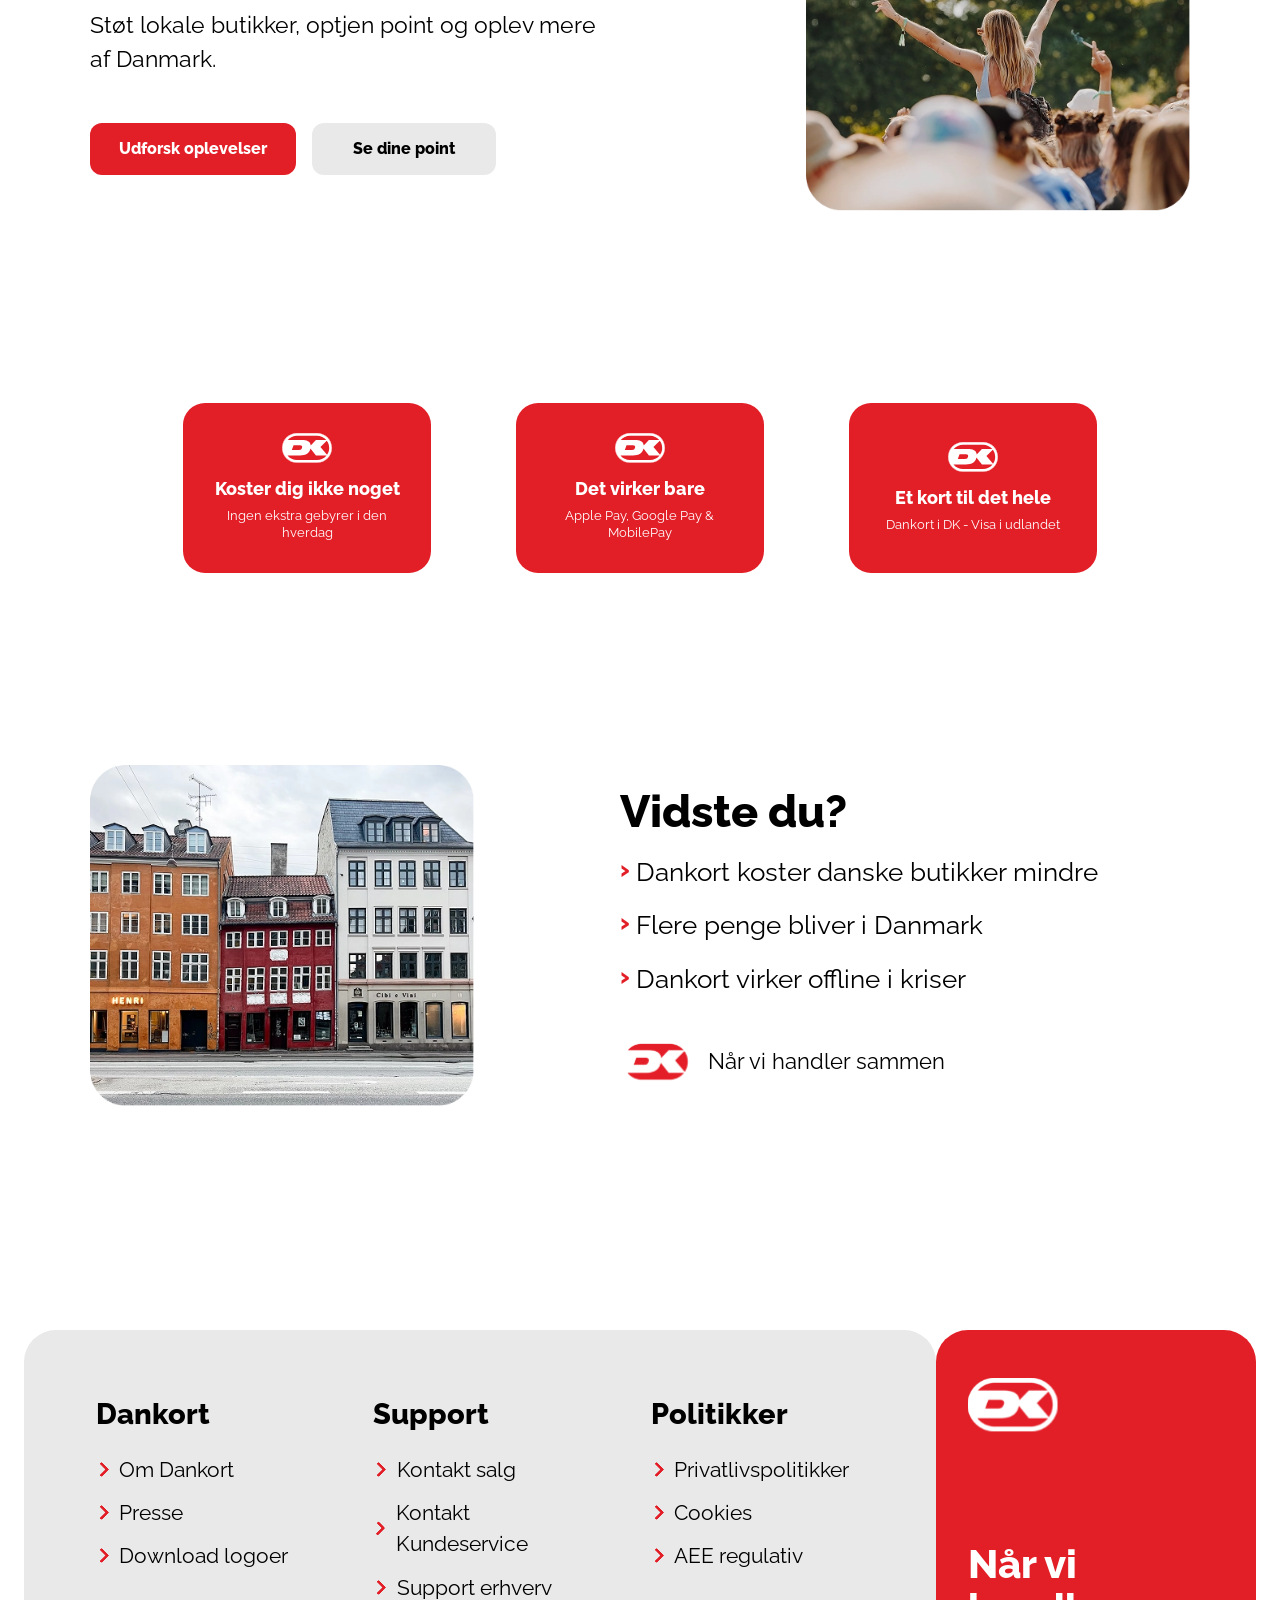
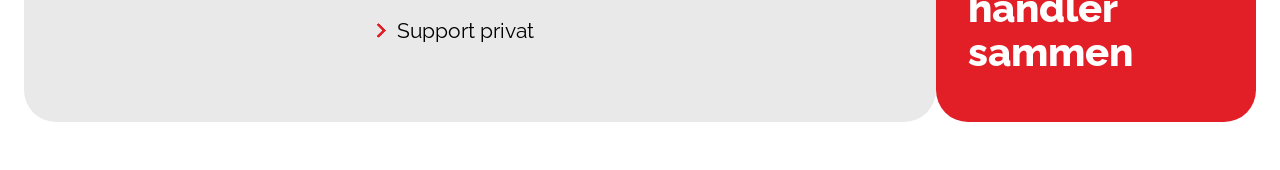
==== commit b54f512d: "lua-comit-ting" ====
--- a/index.html
+++ b/index.html
@@ -55,7 +55,7 @@
         </div>
       </div>
 
-       <!-- NAVIGATION -->
+      <!-- NAVIGATION -->
       <nav class="nav">
         <div class="nav-inner">
           <div class="menu-top">
@@ -73,8 +73,7 @@
               </a>
             </li>
             <li class="forside-link">
-  <a class="nav-link" href="index.html">Forside</a>
-</li>
+              <a class="nav-link" href="index.html">Forside</a>
             </li>
             <li><a class="nav-link" href="about.html">Hvorfor os?</a></li>
             <li><a class="nav-link" href="points.html">Point Butik</a></li>
@@ -116,7 +115,7 @@
             Støtte til Danmark.
           </p>
 
-          <a href="#" class="red-cta">Start her</a>
+          <a href="profile.html" class="red-cta">Start her</a>
         </div>
 
         <video class="design-video" autoplay muted loop playsinline>
@@ -143,8 +142,8 @@
             </p>
 
             <div class="track-buttons">
-              <a href="#" class="red-cta">Se din indsats</a>
-              <a href="#" class="grey-cta">Del din indsats</a>
+              <a href="profile.html" class="red-cta">Se din indsats</a>
+              <a href="profile.html" class="grey-cta">Del din indsats</a>
             </div>
           </div>
         </div>
@@ -189,7 +188,7 @@
             <li>Indløs dine point på særlige goder</li>
           </ol>
 
-          <a href="#" class="white-cta">Design her</a>
+          <a href="profile.html" class="white-cta">Design her</a>
         </div>
       </section>
       <!-- Femte sektion -->
@@ -200,8 +199,8 @@
           <p>Støt lokale butikker, optjen point og oplev mere af Danmark.</p>
 
           <div class="experience-buttons">
-            <a href="#" class="red-cta">Udforsk oplevelser</a>
-            <a href="#" class="grey-cta">Se dine point</a>
+            <a href="points.html" class="red-cta">Udforsk oplevelser</a>
+            <a href="points.html" class="grey-cta">Se dine point</a>
           </div>
         </div>
 
--- a/css/generel.css
+++ b/css/generel.css
@@ -33,6 +33,11 @@
 @media (min-width: 1024px) {
   main {
     padding: 0 1.5rem;
+  }
+  .page-content {
+    max-width: 1200px;
+    margin: 0 auto;
+    padding-top: 3rem;
   }
 }
 /* --------- FONT---------*/
@@ -148,6 +153,7 @@
   p {
     font-size: 1.25rem;
   }
+
   /* --------- CTA---------*/
   .red-cta,
   .grey-cta,
--- a/css/index.css
+++ b/css/index.css
@@ -231,8 +231,8 @@
   width: 42%;
   height: 3.5rem;
   background-color: var(--color-bg-primary);
-  border-bottom-left-radius: var(--radius-medium, 2rem);
-  border-top-right-radius: var(--radius-medium, 2rem);
+  border-bottom-left-radius: var(--radius-medium);
+  border-top-right-radius: var(--radius-medium);
   z-index: 1;
 }
 
@@ -330,23 +330,26 @@
 /* Sjette sektion */
 .features-section {
   display: grid;
-  grid-template-columns: repeat(3, 250px);
-  justify-content: center;
-  gap: 140px;
-  margin: 150px auto 250px;
-  padding-top: 0;
+  grid-template-columns: 1fr;
+  gap: 1.5rem;
+  justify-items: center;
+  padding-top: 10rem;
   max-width: 1100px;
+  margin: 0 auto;
 }
 
 .feature-card {
-  width: 250px;
+  width: min(100%, 250px);
   height: 170px;
-  min-height: 0;
-  background: #ed1c24;
-  color: white;
+  background-color: var(--color-red);
+  color: var(--color-text-secondary);
   border-radius: 22px;
   text-align: center;
   padding: 28px 18px;
+  display: flex;
+  flex-direction: column;
+  align-items: center;
+  justify-content: center;
 }
 
 .feature-logo {
@@ -364,7 +367,7 @@
 }
 
 .feature-card p {
-  color: white;
+  color: var(--color-text-secondary);
   font-size: 13px;
   line-height: 1.3;
   margin-top: 8px;
@@ -436,7 +439,7 @@
 }
 
 .facts-brand p {
-  font-size: 1.35rem;
+  font-size: 1rem;
   line-height: 1.2;
 }
 
@@ -593,20 +596,17 @@
 
   /* Sjette sektion */
   .features-section {
-    grid-template-columns: repeat(3, 1fr);
-    gap: 40px;
-    margin: 120px 0 170px;
-    padding-top: 0;
+    grid-template-columns: repeat(3, minmax(0, 1fr));
+    gap: 2rem;
+    max-width: 42rem;
+    margin: 0 auto;
+    padding-top: 11rem;
   }
 
   .feature-card {
-    width: 210px;
-    min-height: 165px;
-  }
-
-  .feature-logo {
-    width: 48px;
-    margin-bottom: 14px;
+    width: 100%;
+    max-width: 13.5rem;
+    height: 165px;
   }
 
   /* Syvende sektion */
@@ -639,7 +639,7 @@
     grid-template-columns: 0.75fr 1fr;
     align-items: center;
     gap: 4.5rem;
-    max-width: 1100px;
+    max-width: 1200px;
     margin: 0 auto;
     padding-top: 12rem;
   }
@@ -812,36 +812,17 @@
 
   /* Sjette sektion */
   .features-section {
-    grid-template-columns: repeat(3, 250px);
-    justify-content: center;
-    gap: 140px;
-    max-width: 1100px;
-    margin: 150px auto 250px;
-    padding-top: 0;
-  }
-
-  .feature-logo {
-    width: 50px;
-    height: auto;
-    margin-bottom: 15px;
+    grid-template-columns: repeat(3, minmax(0, 1fr));
+    gap: 3rem;
+    max-width: 950px;
+    margin: 0 auto;
+    padding-top: 12rem;
   }
 
   .feature-card {
-    width: 250px;
+    width: 100%;
+    max-width: 15.5rem;
     height: 170px;
-    min-height: 0;
-    border-radius: 22px;
-    padding: 28px 18px;
-  }
-
-  .feature-card h2 {
-    font-size: 18px;
-    margin-bottom: 0.5px;
-  }
-
-  .feature-card p {
-    font-size: 13px;
-    line-height: 1.3;
   }
 
   /* Syvende sektion */
@@ -877,17 +858,11 @@
     font-size: 1.6rem;
     line-height: 1.3;
   }
-
-  .facts-brand {
-    margin-top: 1rem;
-  }
-
   .facts-brand img {
-    width: 4.25rem;
-  }
-
+    width: 4.5rem;
+  }
   .facts-brand p {
-    font-size: 1.25rem;
+    font-size: 1.35rem;
   }
 }
 
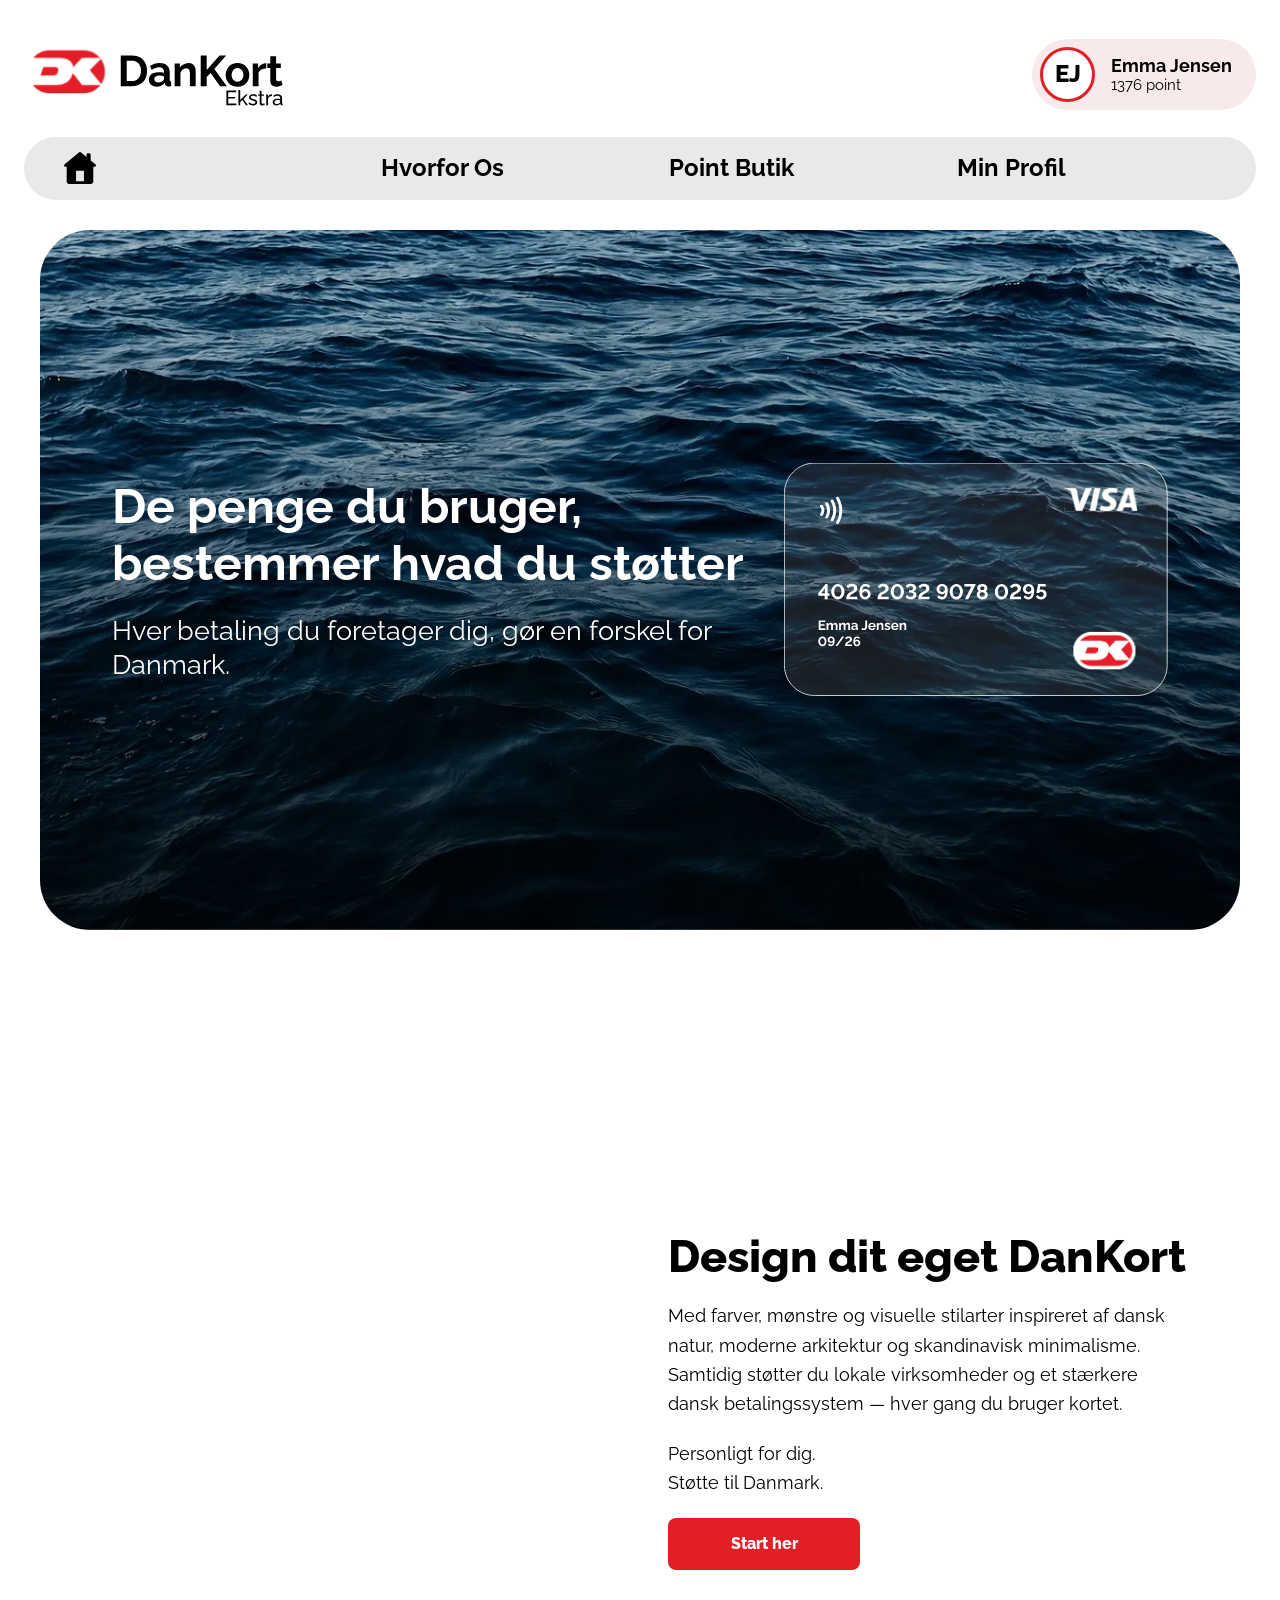
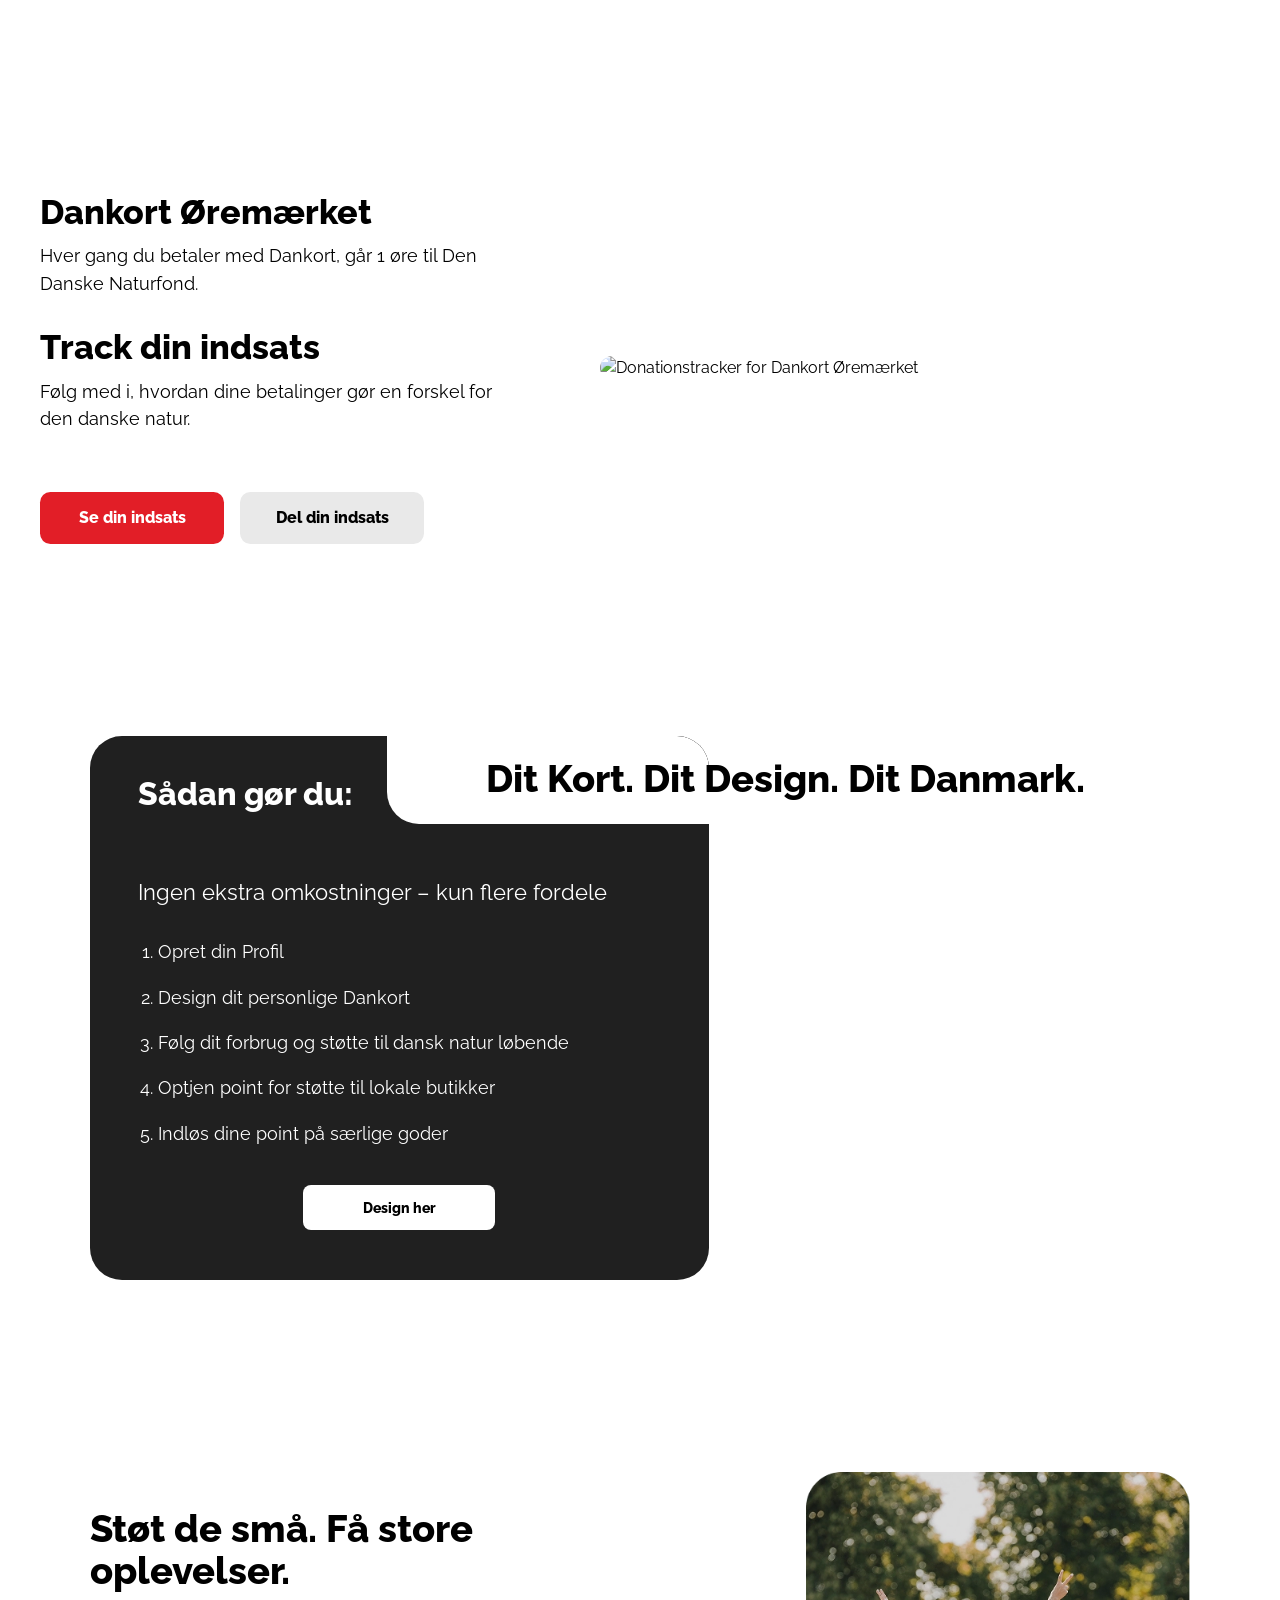
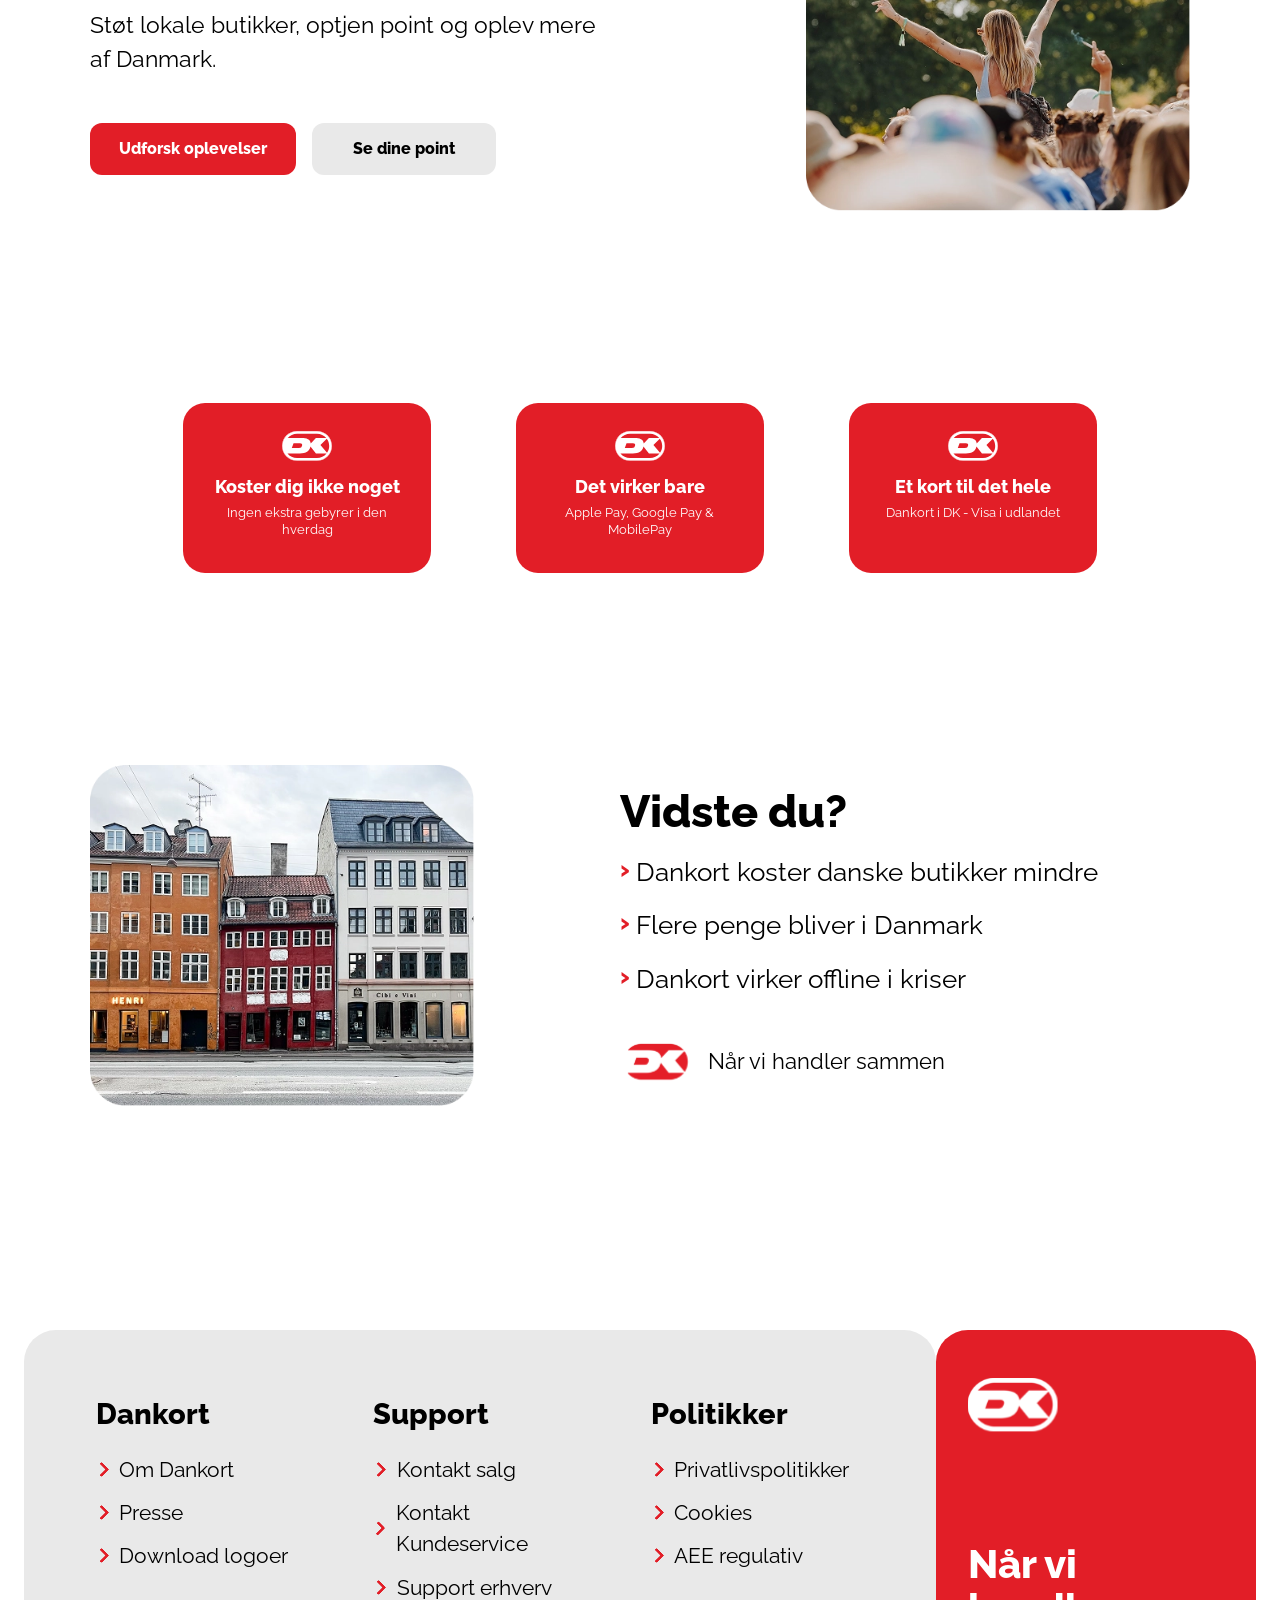
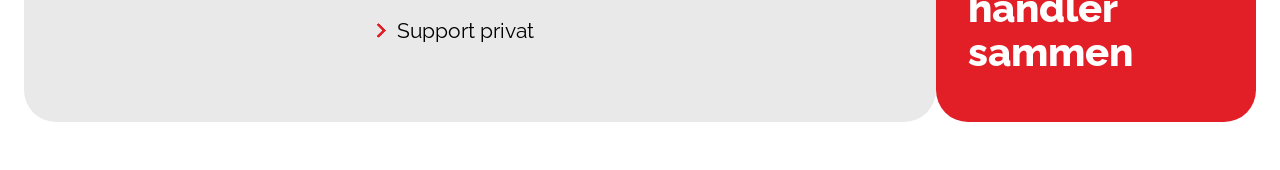
==== commit 2fd4f376: "rettelser for html validering, og sjette sektion på index, og småting" ====
--- a/index.html
+++ b/index.html
@@ -17,7 +17,7 @@
     />
   </head>
   <body>
-    <!--- Header --->
+    <!-- Header -->
     <header class="header">
       <div class="header-top">
         <!-- Burger menu (mobil + tablet) -->
@@ -75,7 +75,7 @@
             <li class="forside-link">
               <a class="nav-link" href="index.html">Forside</a>
             </li>
-            <li><a class="nav-link" href="about.html">Hvorfor os?</a></li>
+            <li><a class="nav-link" href="about.html">Hvorfor Os</a></li>
             <li><a class="nav-link" href="points.html">Point Butik</a></li>
             <li><a class="nav-link" href="profile.html">Min Profil</a></li>
           </ul>
@@ -211,62 +211,31 @@
         />
       </section>
       <!-- Sjette sektion -->
-      <!-- <section class="features">
-        <div>
-          <img
-            class="logo"
-            src="img/about/Clip path group.svg"
+      <section class="features-section">
+        <div class="feature-card">
+          <img
+            class="feature-logo"
+            src="img/about/clip-path-group.svg"
             alt="Dankort logo"
           />
           <h2>Koster dig ikke noget</h2>
           <p>Ingen ekstra gebyrer i den hverdag</p>
         </div>
 
-        <div>
-          <img
-            class="logo"
-            src="img/about/Clip path group.svg"
+        <div class="feature-card">
+          <img
+            class="feature-logo"
+            src="img/about/clip-path-group.svg"
             alt="Dankort logo"
           />
           <h2>Det virker bare</h2>
           <p>Apple Pay, Google Pay &amp; MobilePay</p>
         </div>
 
-        <div>
-          <img
-            class="logo"
-            src="img/about/Clip path group.svg"
-            alt="Dankort logo"
-          />
-          <h2>Et kort til det hele</h2>
-          <p>Dankort i DK - Visa i udlandet</p>
-        </div>
-      </section> -->
-      <section class="features-section">
         <div class="feature-card">
           <img
             class="feature-logo"
-            src="img/about/Clip path group.svg"
-            alt="Dankort logo"
-          />
-          <h2>Koster dig ikke noget</h2>
-          <p>Ingen ekstra gebyrer i den hverdag</p>
-        </div>
-
-        <div class="feature-card">
-          <img
-            class="feature-logo"
-            src="img/about/Clip path group.svg"
-            alt="Dankort logo"
-          />
-          <h2>Det virker bare</h2>
-          <p>Apple Pay, Google Pay &amp; MobilePay</p>
-        </div>
-
-        <div class="feature-card">
-          <img
-            class="feature-logo"
-            src="img/about/Clip path group.svg"
+            src="img/about/clip-path-group.svg"
             alt="Dankort logo"
           />
           <h2>Et kort til det hele</h2>
--- a/css/index.css
+++ b/css/index.css
@@ -346,10 +346,6 @@
   border-radius: 22px;
   text-align: center;
   padding: 28px 18px;
-  display: flex;
-  flex-direction: column;
-  align-items: center;
-  justify-content: center;
 }
 
 .feature-logo {
@@ -594,9 +590,8 @@
     font-size: 1.15rem;
   }
 
-  /* Sjette sektion */
   .features-section {
-    grid-template-columns: repeat(3, minmax(0, 1fr));
+    grid-template-columns: repeat(3, 1fr);
     gap: 2rem;
     max-width: 42rem;
     margin: 0 auto;
@@ -607,6 +602,12 @@
     width: 100%;
     max-width: 13.5rem;
     height: 165px;
+    padding: 28px 18px;
+  }
+
+  .feature-logo {
+    width: 48px;
+    margin-bottom: 14px;
   }
 
   /* Syvende sektion */
@@ -823,6 +824,12 @@
     width: 100%;
     max-width: 15.5rem;
     height: 170px;
+    padding: 28px 18px;
+  }
+
+  .feature-logo {
+    width: 50px;
+    margin-bottom: 15px;
   }
 
   /* Syvende sektion */
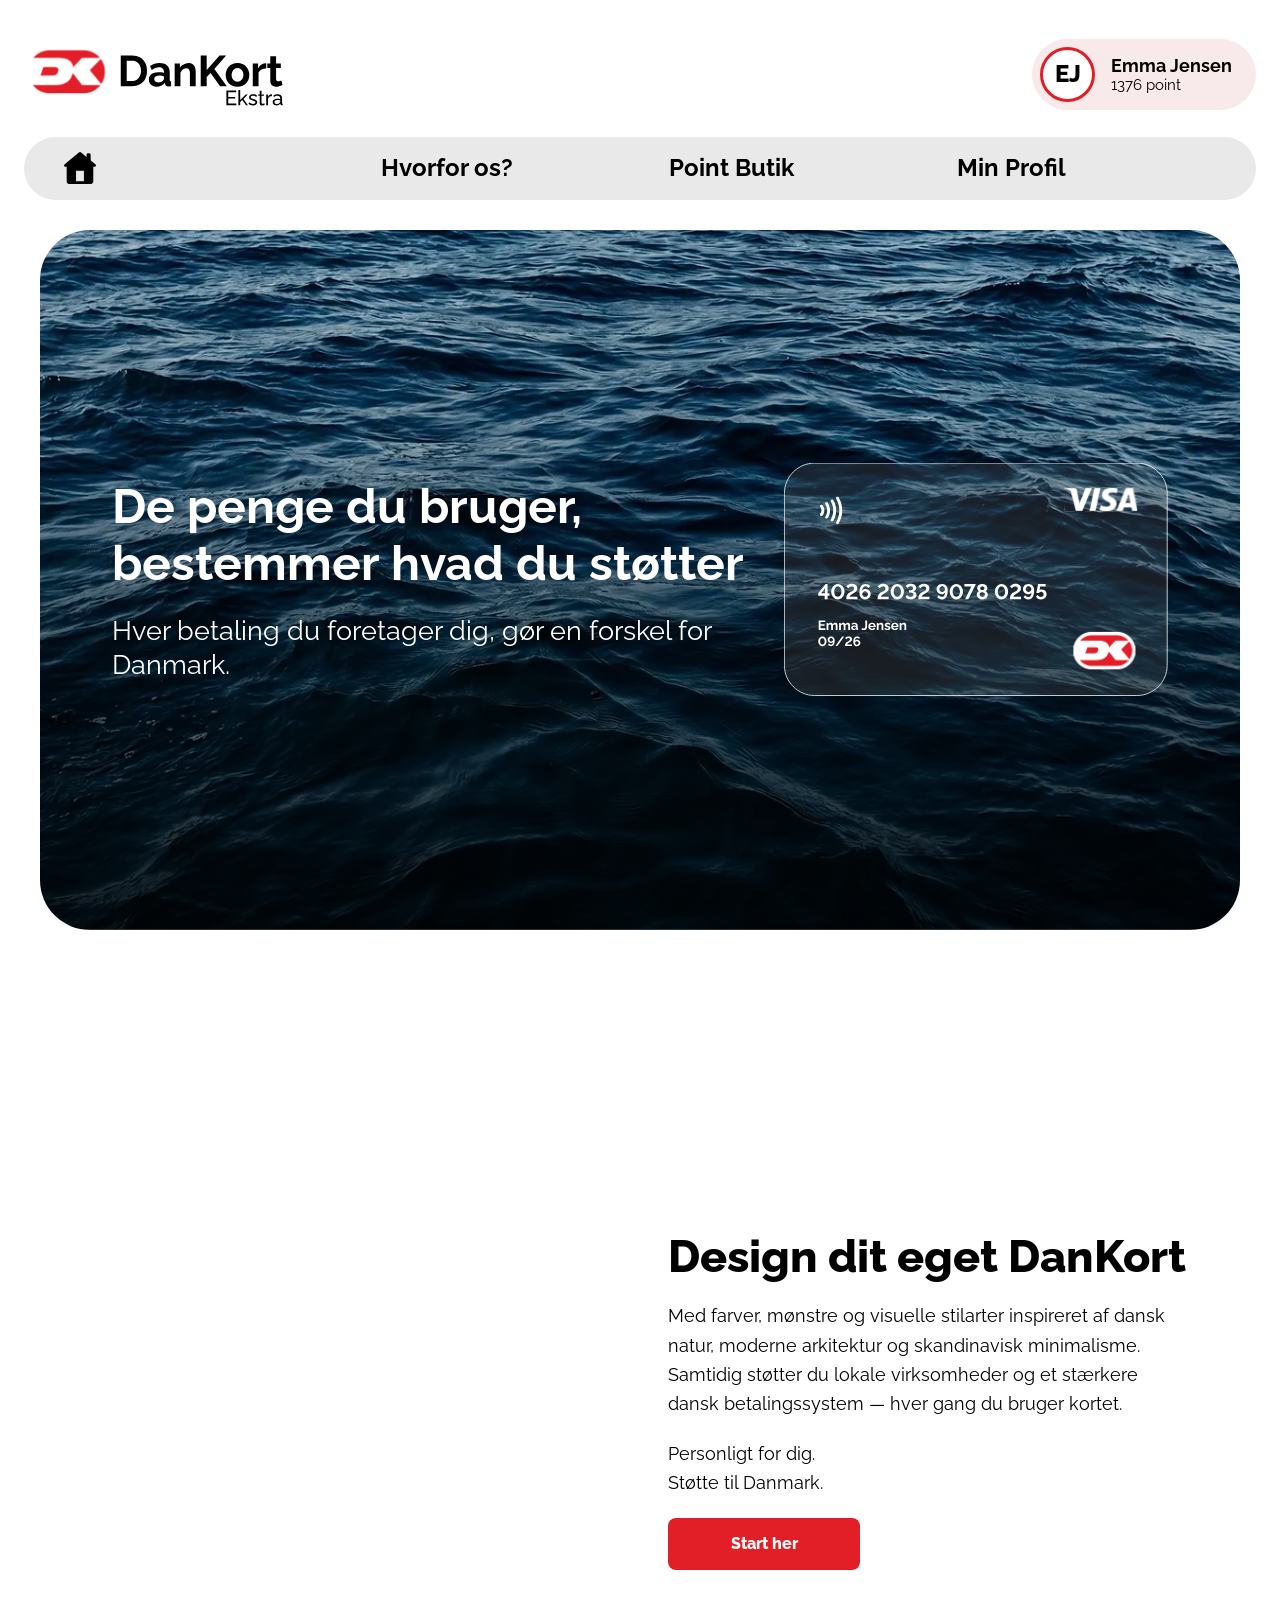
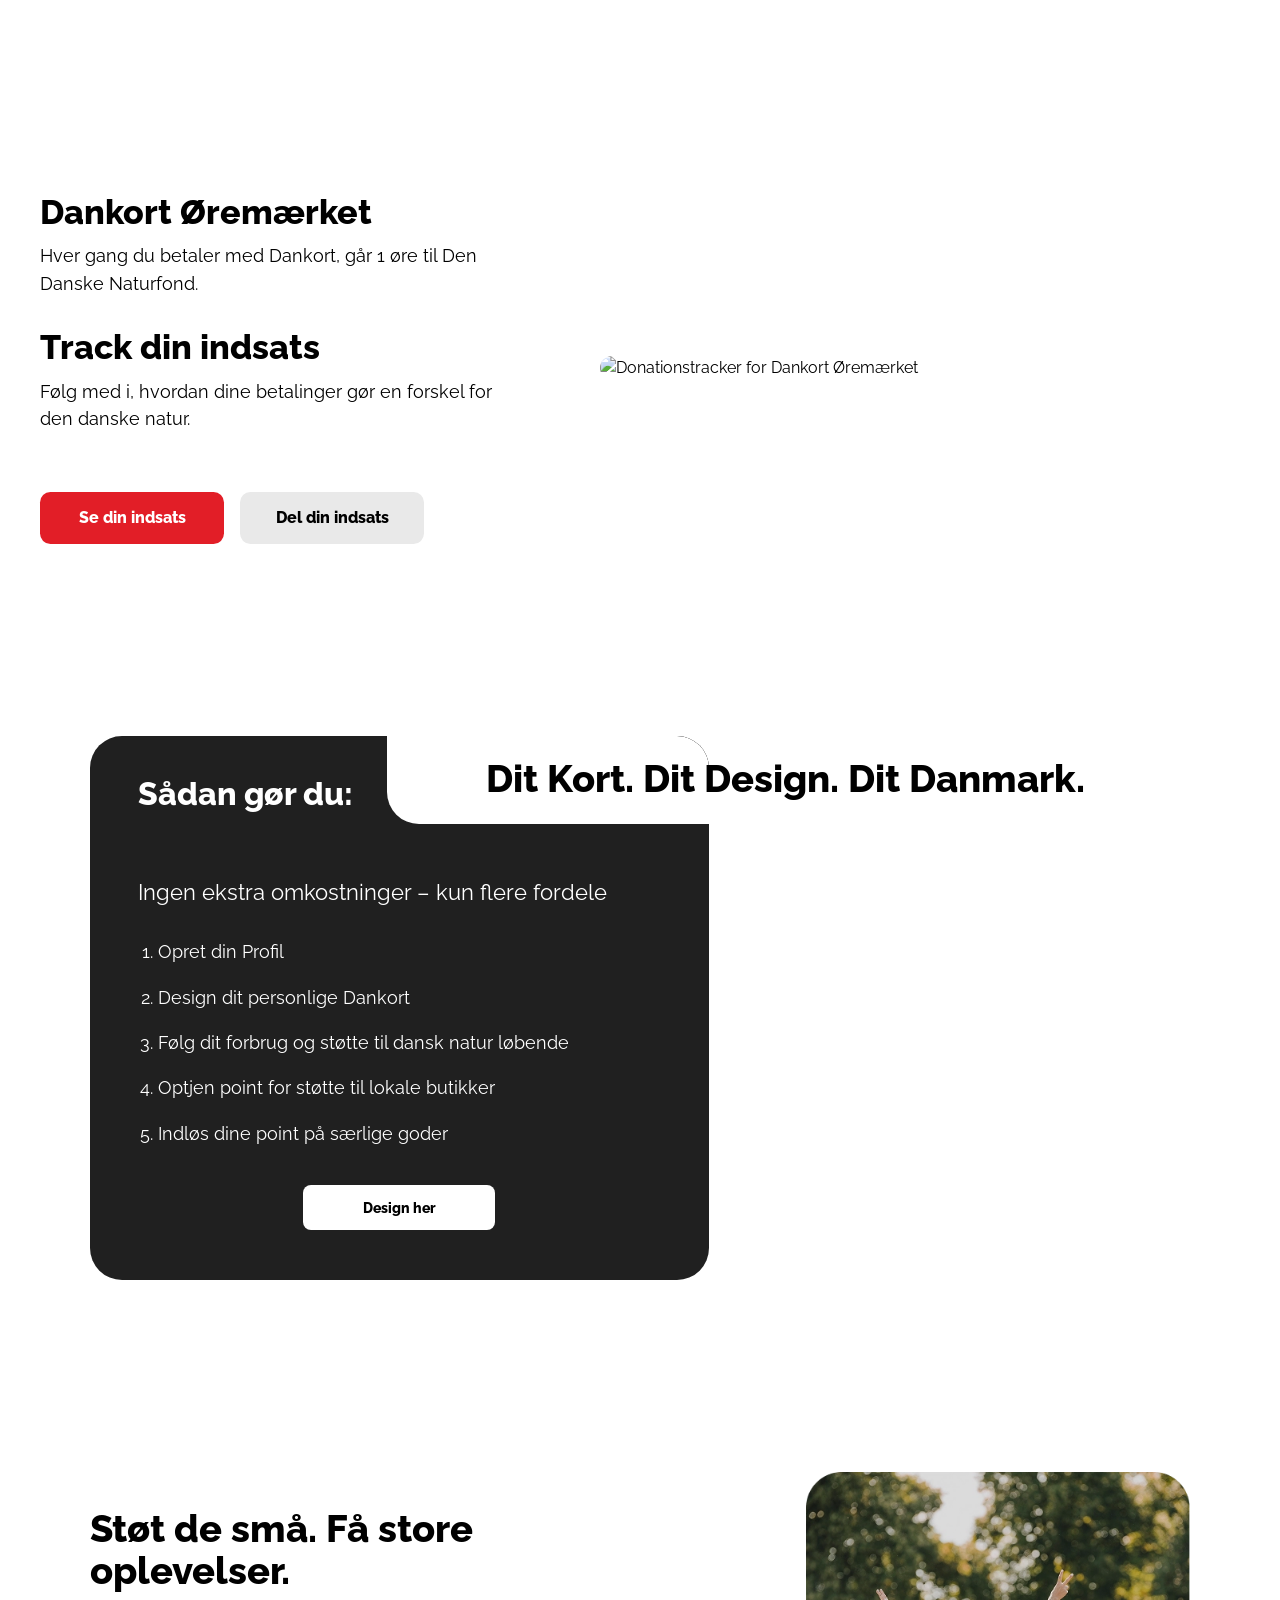
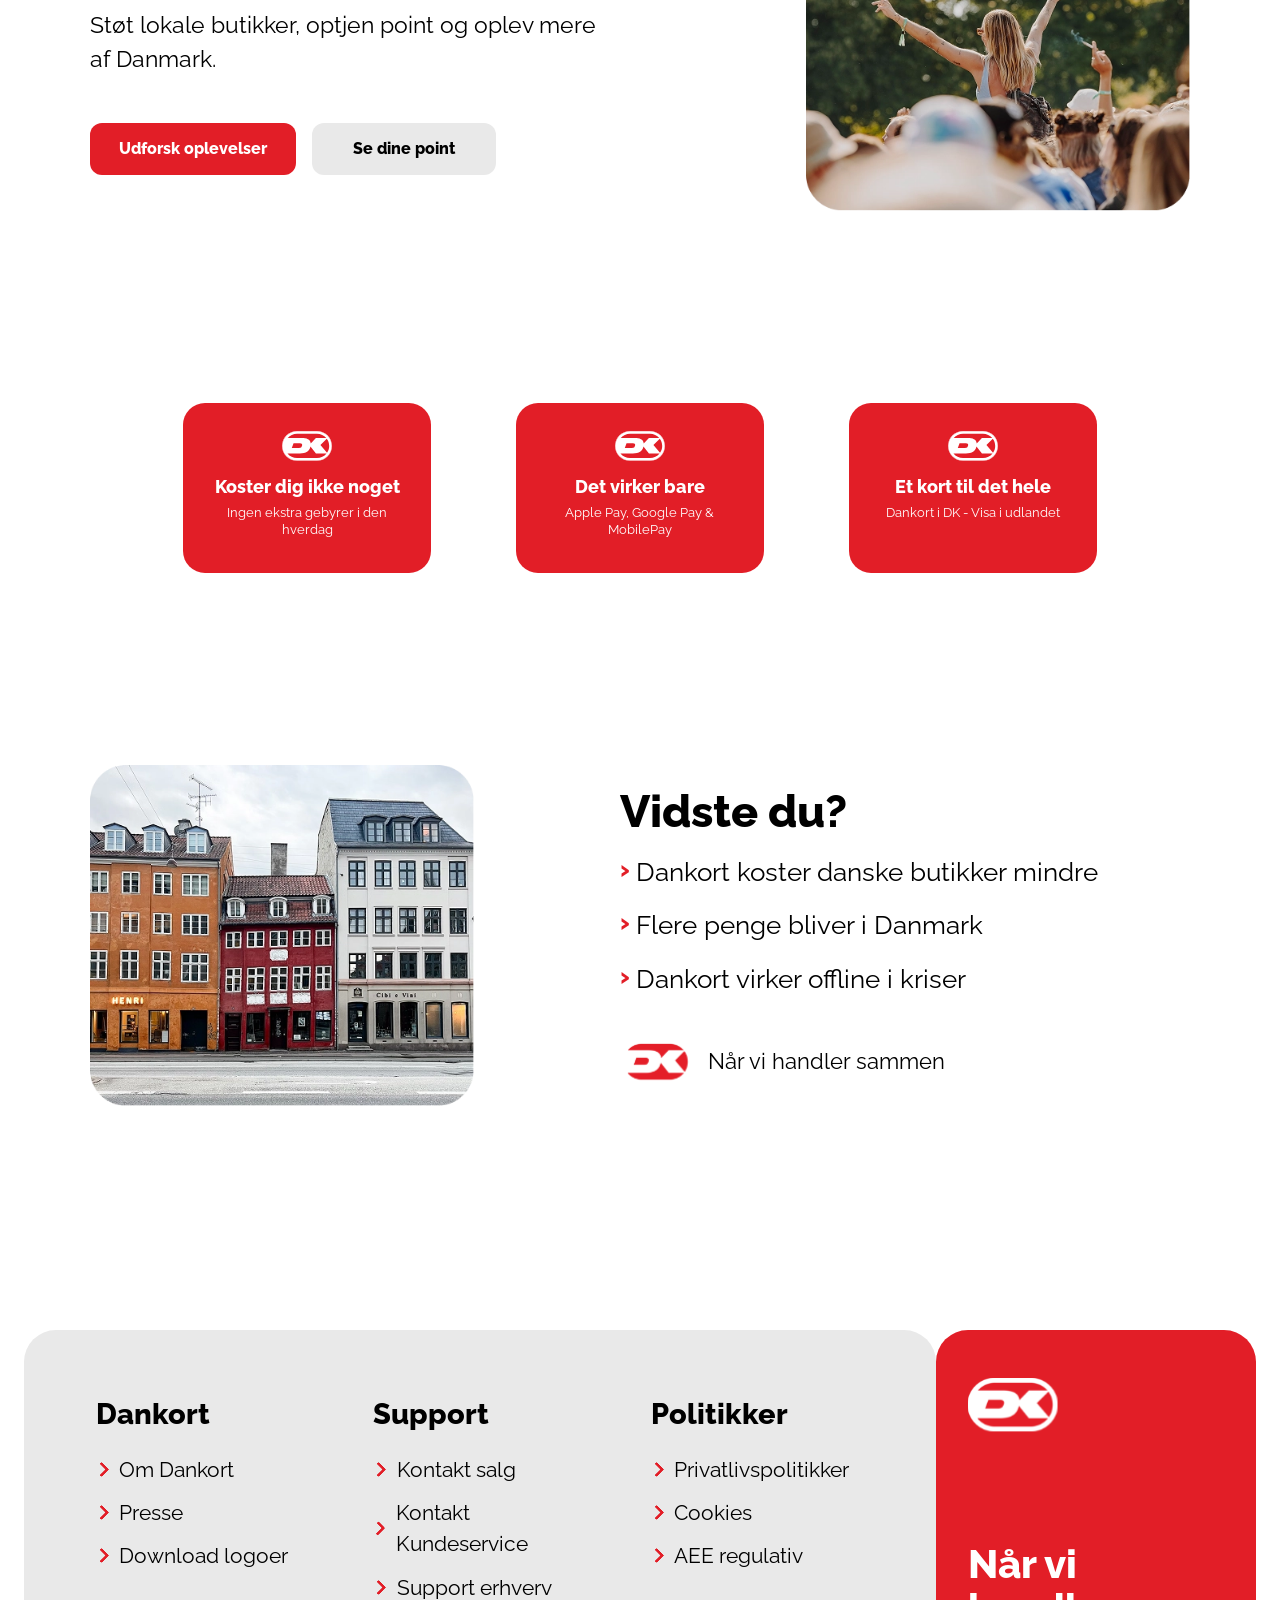
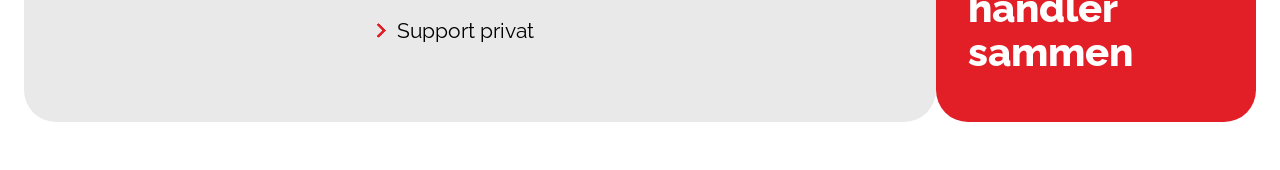
==== commit 52f43ed9: "Title skift" ====
--- a/index.html
+++ b/index.html
@@ -4,7 +4,7 @@
     <meta charset="UTF-8" />
     <meta name="viewport" content="width=device-width, initial-scale=1.0" />
     <link rel="icon" type="image/svg+xml" href="img/header-footer/logo.svg" />
-    <title>Dankort</title>
+    <title>Dankort Ekstra</title>
     <link rel="stylesheet" href="css/reset.css" />
     <link rel="stylesheet" href="css/generel.css" />
     <link rel="stylesheet" href="css/componenter.css" />
@@ -17,7 +17,7 @@
     />
   </head>
   <body>
-    <!-- Header -->
+    <!--- Header --->
     <header class="header">
       <div class="header-top">
         <!-- Burger menu (mobil + tablet) -->
@@ -75,7 +75,7 @@
             <li class="forside-link">
               <a class="nav-link" href="index.html">Forside</a>
             </li>
-            <li><a class="nav-link" href="about.html">Hvorfor Os</a></li>
+            <li><a class="nav-link" href="about.html">Hvorfor os?</a></li>
             <li><a class="nav-link" href="points.html">Point Butik</a></li>
             <li><a class="nav-link" href="profile.html">Min Profil</a></li>
           </ul>
@@ -211,11 +211,42 @@
         />
       </section>
       <!-- Sjette sektion -->
+      <!-- <section class="features">
+        <div>
+          <img
+            class="logo"
+            src="img/about/Clip path group.svg"
+            alt="Dankort logo"
+          />
+          <h2>Koster dig ikke noget</h2>
+          <p>Ingen ekstra gebyrer i den hverdag</p>
+        </div>
+
+        <div>
+          <img
+            class="logo"
+            src="img/about/Clip path group.svg"
+            alt="Dankort logo"
+          />
+          <h2>Det virker bare</h2>
+          <p>Apple Pay, Google Pay &amp; MobilePay</p>
+        </div>
+
+        <div>
+          <img
+            class="logo"
+            src="img/about/Clip path group.svg"
+            alt="Dankort logo"
+          />
+          <h2>Et kort til det hele</h2>
+          <p>Dankort i DK - Visa i udlandet</p>
+        </div>
+      </section> -->
       <section class="features-section">
         <div class="feature-card">
           <img
             class="feature-logo"
-            src="img/about/clip-path-group.svg"
+            src="img/about/Clip path group.svg"
             alt="Dankort logo"
           />
           <h2>Koster dig ikke noget</h2>
@@ -225,7 +256,7 @@
         <div class="feature-card">
           <img
             class="feature-logo"
-            src="img/about/clip-path-group.svg"
+            src="img/about/Clip path group.svg"
             alt="Dankort logo"
           />
           <h2>Det virker bare</h2>
@@ -235,7 +266,7 @@
         <div class="feature-card">
           <img
             class="feature-logo"
-            src="img/about/clip-path-group.svg"
+            src="img/about/Clip path group.svg"
             alt="Dankort logo"
           />
           <h2>Et kort til det hele</h2>
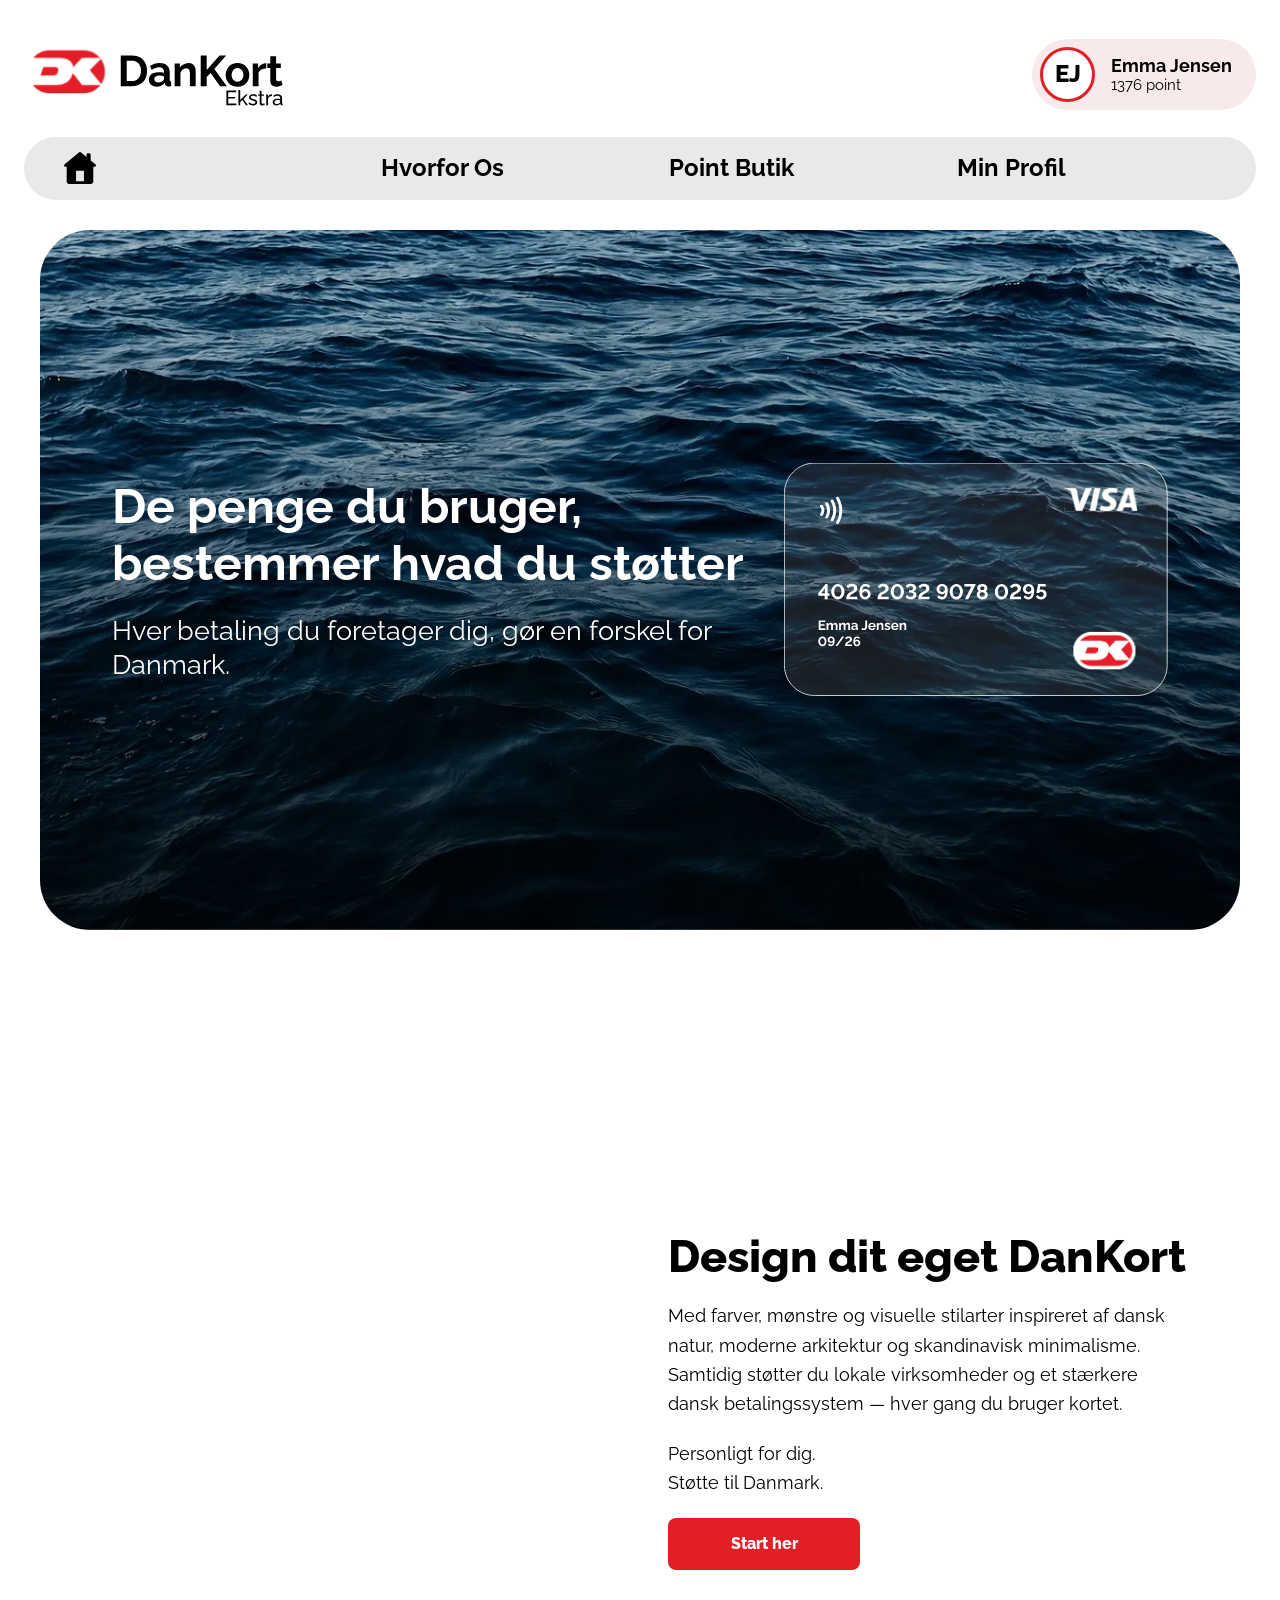
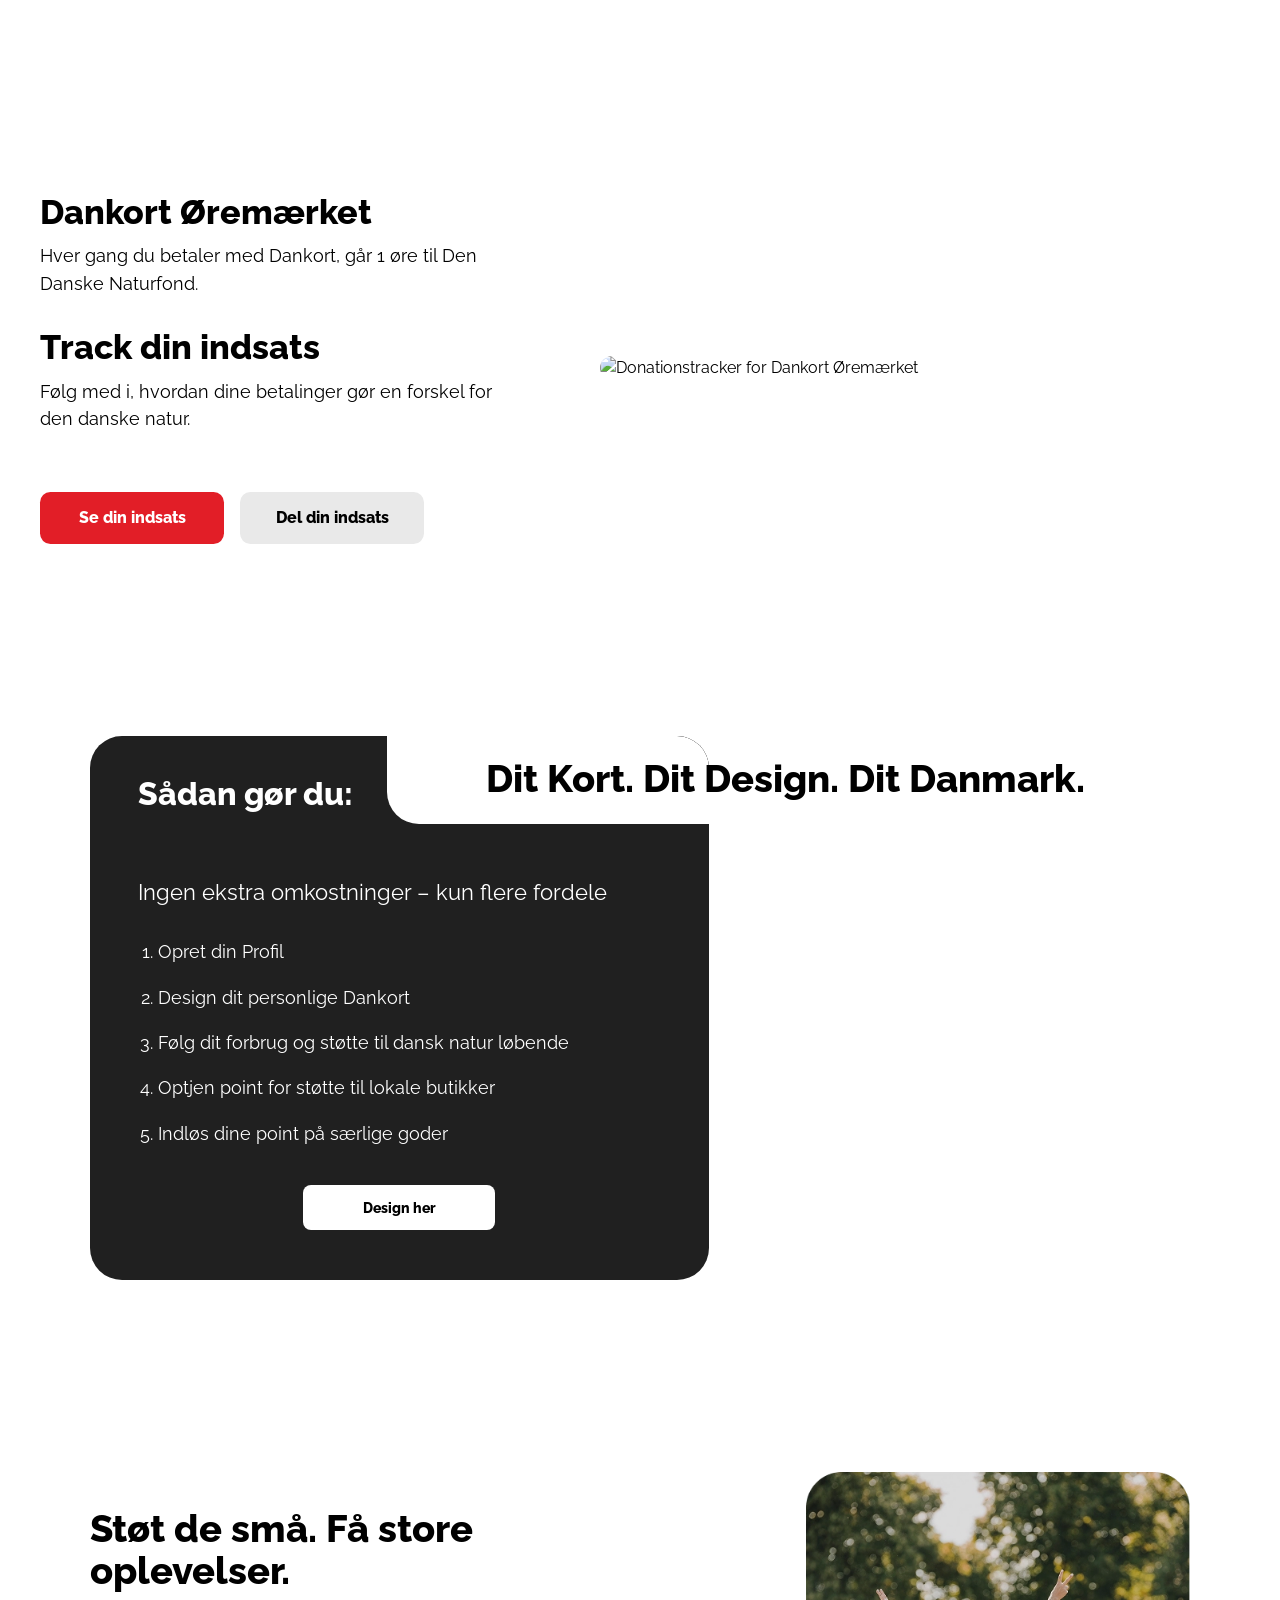
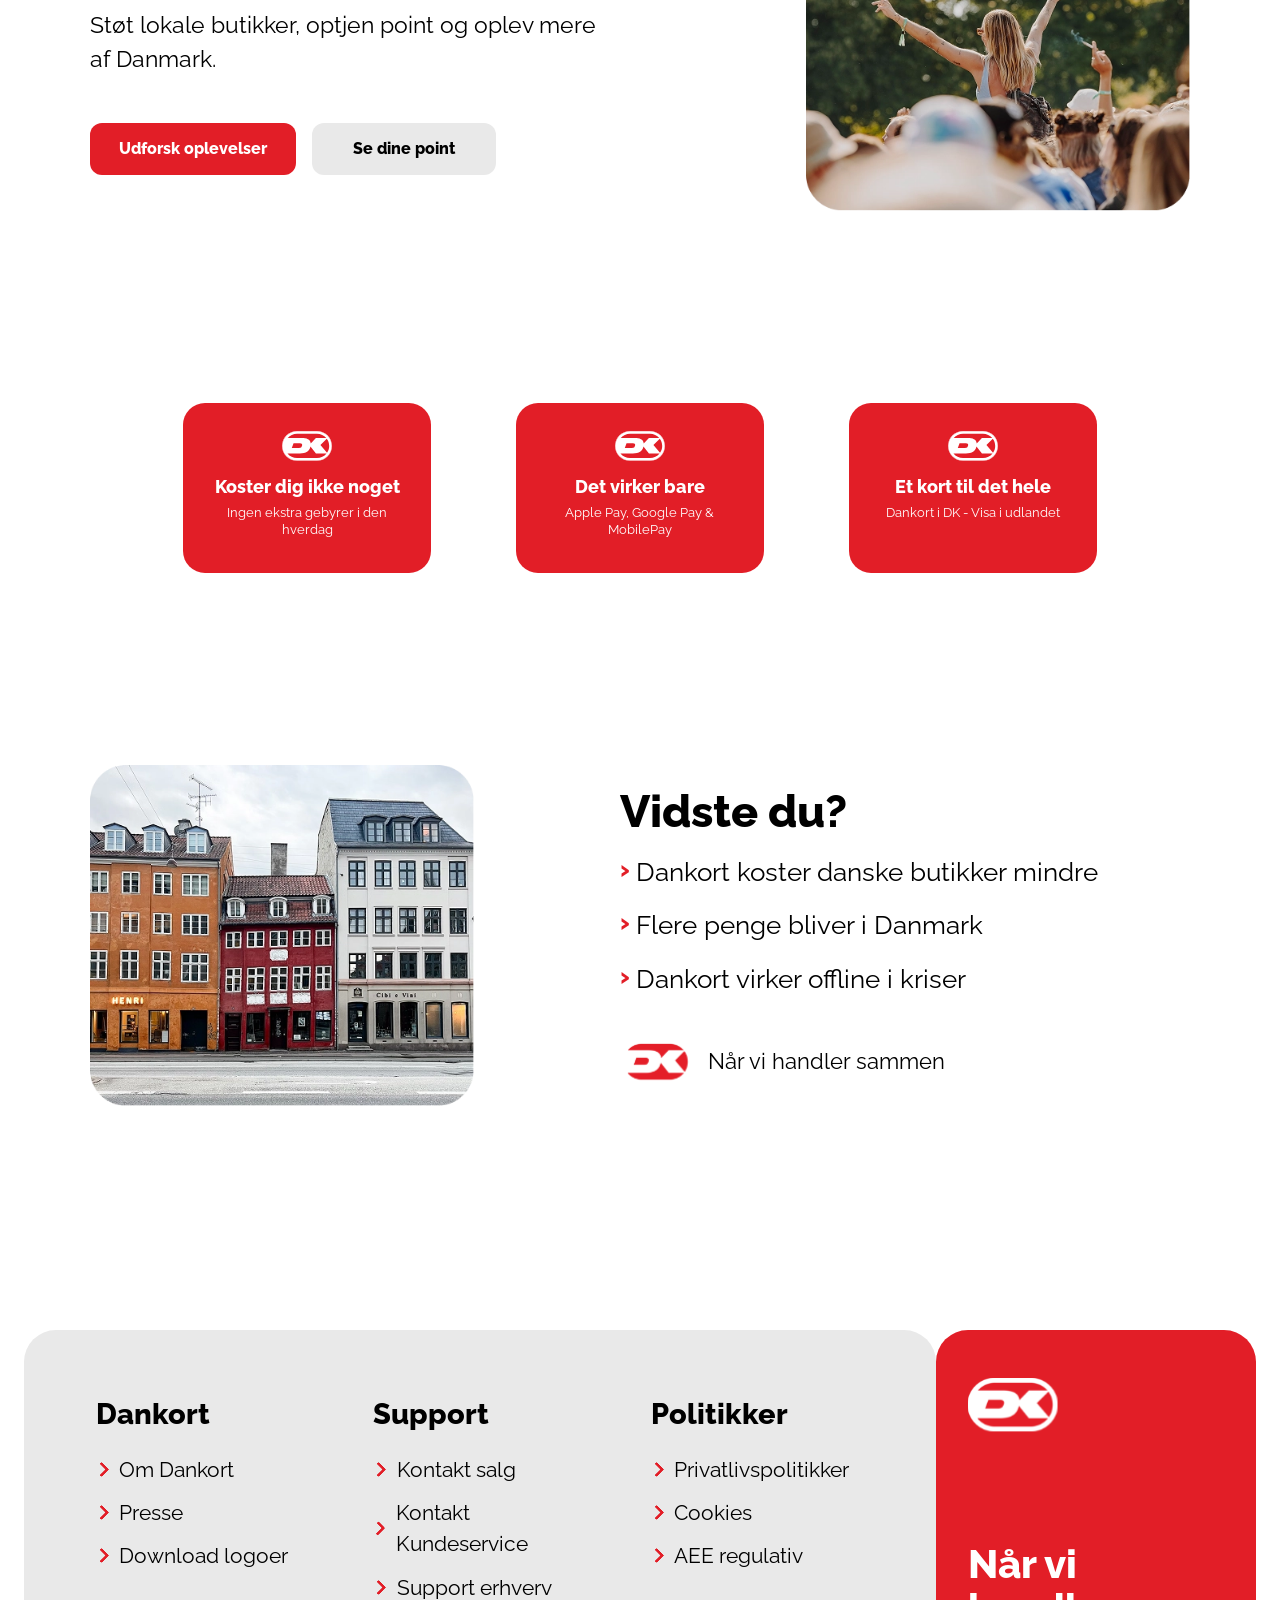
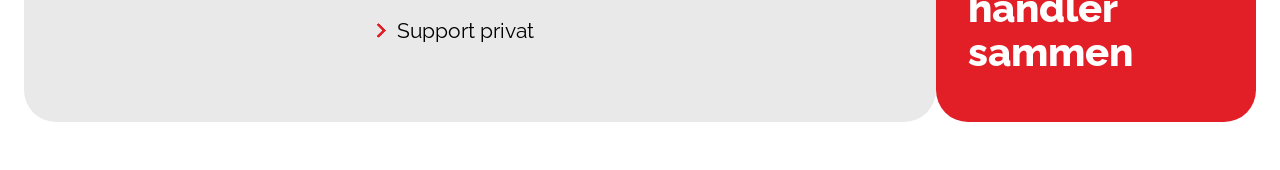
==== commit 7610e6d7: "Merge pull request #38 from TEAM-11-EKSAMEN/tjektjek Title skift" ====
--- a/index.html
+++ b/index.html
@@ -17,7 +17,7 @@
     />
   </head>
   <body>
-    <!--- Header --->
+    <!-- Header -->
     <header class="header">
       <div class="header-top">
         <!-- Burger menu (mobil + tablet) -->
@@ -75,7 +75,7 @@
             <li class="forside-link">
               <a class="nav-link" href="index.html">Forside</a>
             </li>
-            <li><a class="nav-link" href="about.html">Hvorfor os?</a></li>
+            <li><a class="nav-link" href="about.html">Hvorfor Os</a></li>
             <li><a class="nav-link" href="points.html">Point Butik</a></li>
             <li><a class="nav-link" href="profile.html">Min Profil</a></li>
           </ul>
@@ -211,62 +211,31 @@
         />
       </section>
       <!-- Sjette sektion -->
-      <!-- <section class="features">
-        <div>
-          <img
-            class="logo"
-            src="img/about/Clip path group.svg"
+      <section class="features-section">
+        <div class="feature-card">
+          <img
+            class="feature-logo"
+            src="img/about/clip-path-group.svg"
             alt="Dankort logo"
           />
           <h2>Koster dig ikke noget</h2>
           <p>Ingen ekstra gebyrer i den hverdag</p>
         </div>
 
-        <div>
-          <img
-            class="logo"
-            src="img/about/Clip path group.svg"
+        <div class="feature-card">
+          <img
+            class="feature-logo"
+            src="img/about/clip-path-group.svg"
             alt="Dankort logo"
           />
           <h2>Det virker bare</h2>
           <p>Apple Pay, Google Pay &amp; MobilePay</p>
         </div>
 
-        <div>
-          <img
-            class="logo"
-            src="img/about/Clip path group.svg"
-            alt="Dankort logo"
-          />
-          <h2>Et kort til det hele</h2>
-          <p>Dankort i DK - Visa i udlandet</p>
-        </div>
-      </section> -->
-      <section class="features-section">
         <div class="feature-card">
           <img
             class="feature-logo"
-            src="img/about/Clip path group.svg"
-            alt="Dankort logo"
-          />
-          <h2>Koster dig ikke noget</h2>
-          <p>Ingen ekstra gebyrer i den hverdag</p>
-        </div>
-
-        <div class="feature-card">
-          <img
-            class="feature-logo"
-            src="img/about/Clip path group.svg"
-            alt="Dankort logo"
-          />
-          <h2>Det virker bare</h2>
-          <p>Apple Pay, Google Pay &amp; MobilePay</p>
-        </div>
-
-        <div class="feature-card">
-          <img
-            class="feature-logo"
-            src="img/about/Clip path group.svg"
+            src="img/about/clip-path-group.svg"
             alt="Dankort logo"
           />
           <h2>Et kort til det hele</h2>
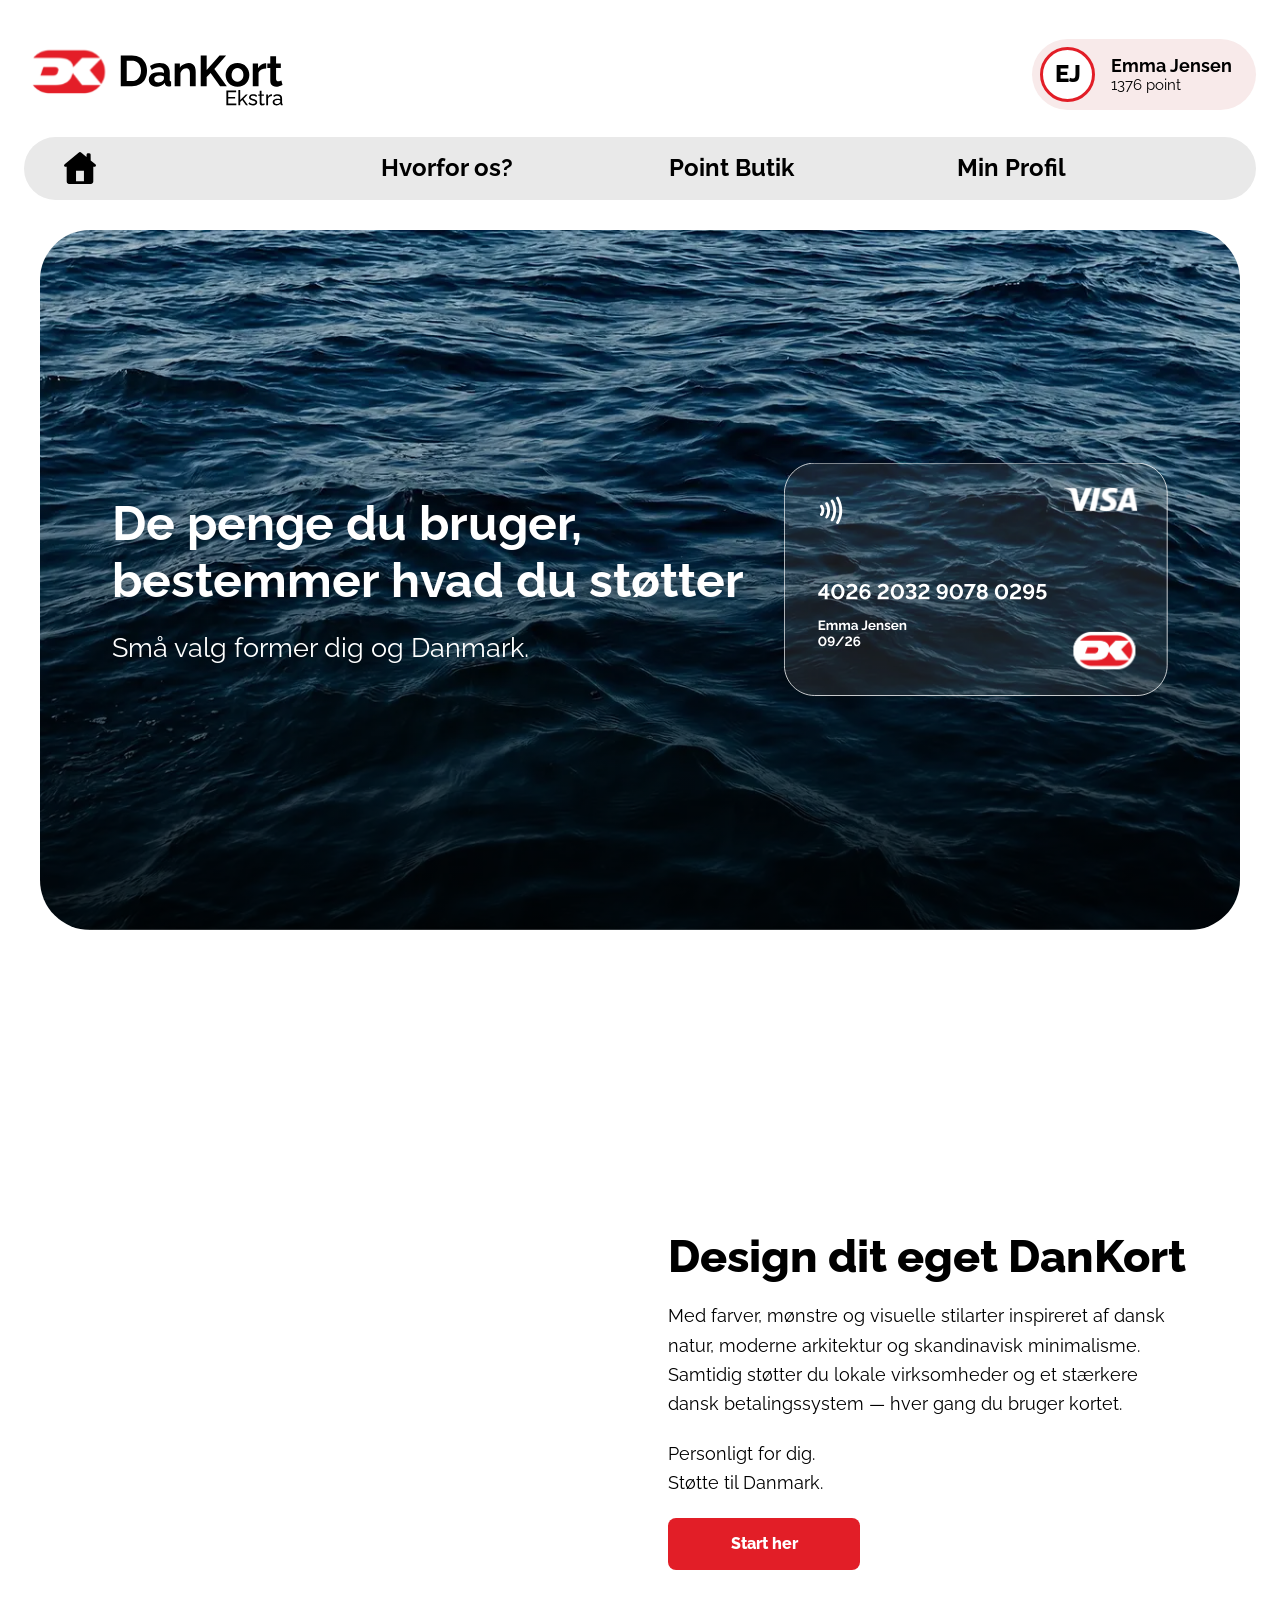
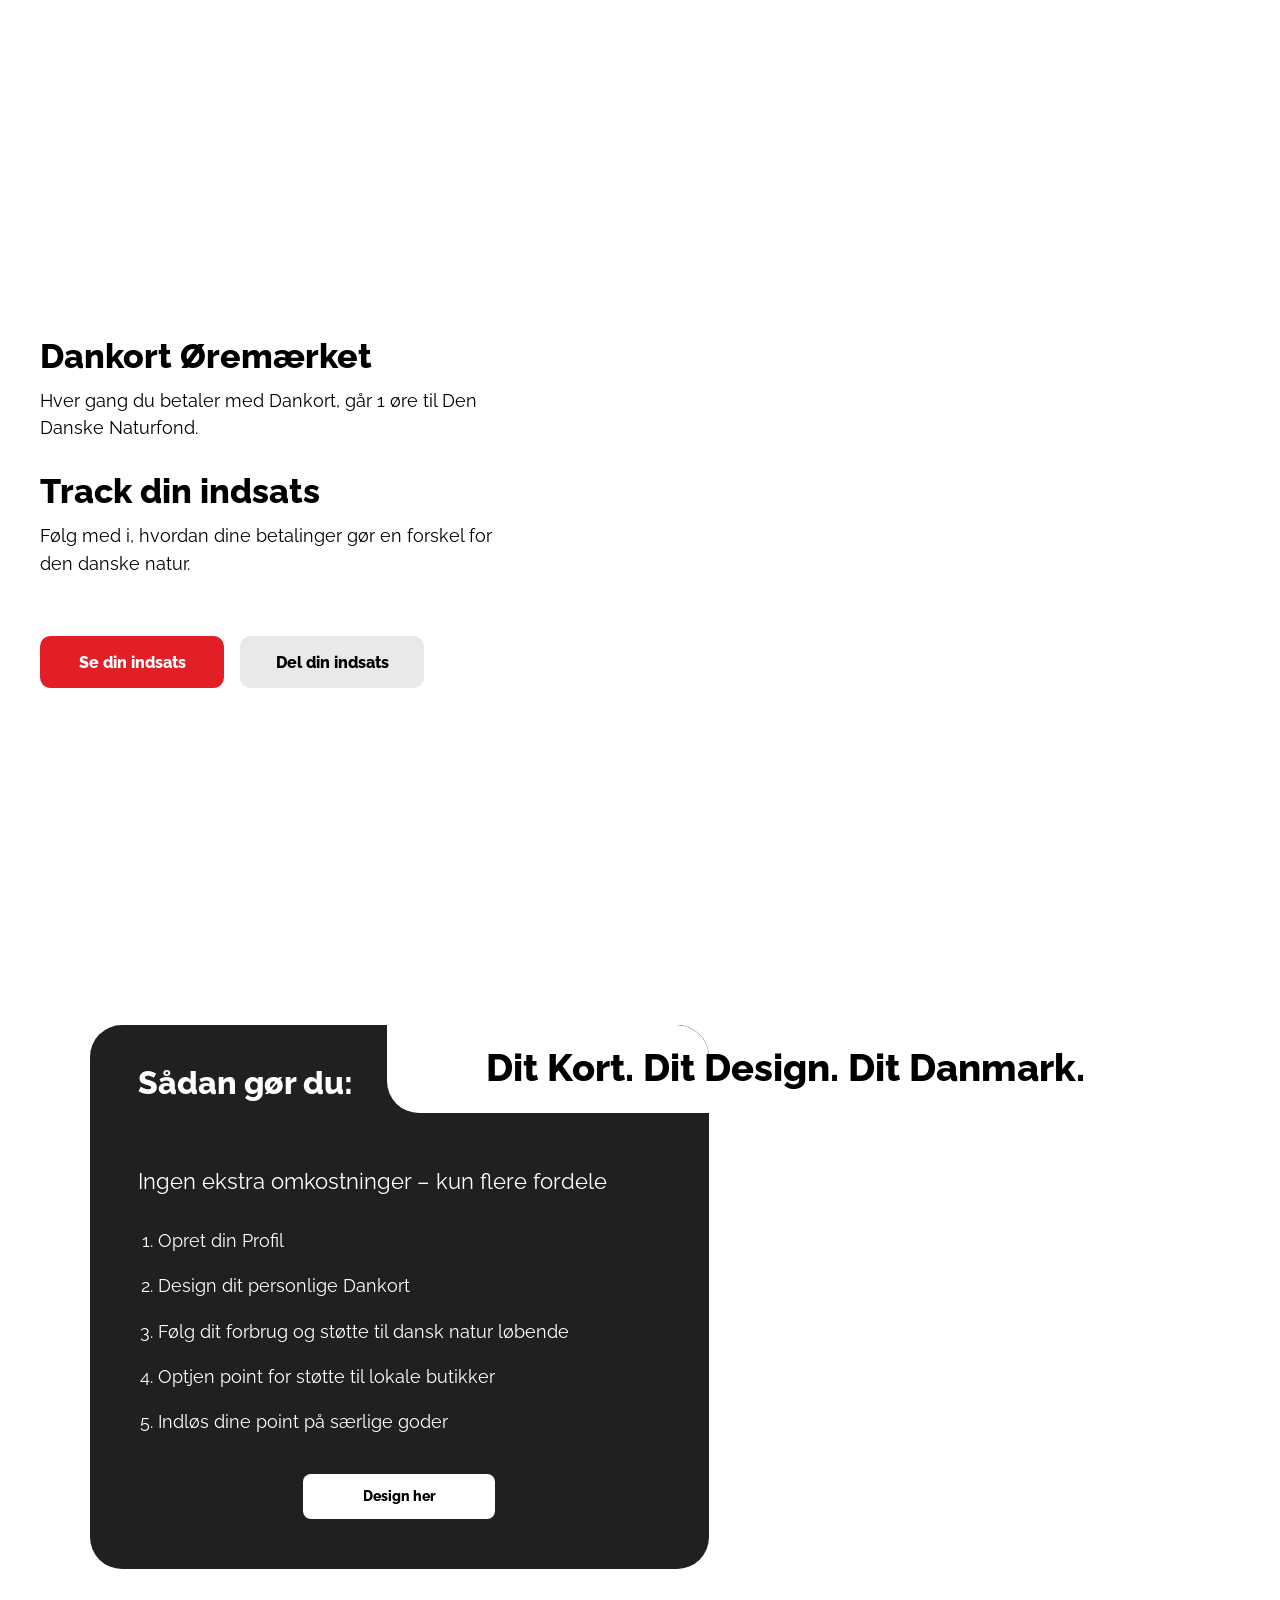
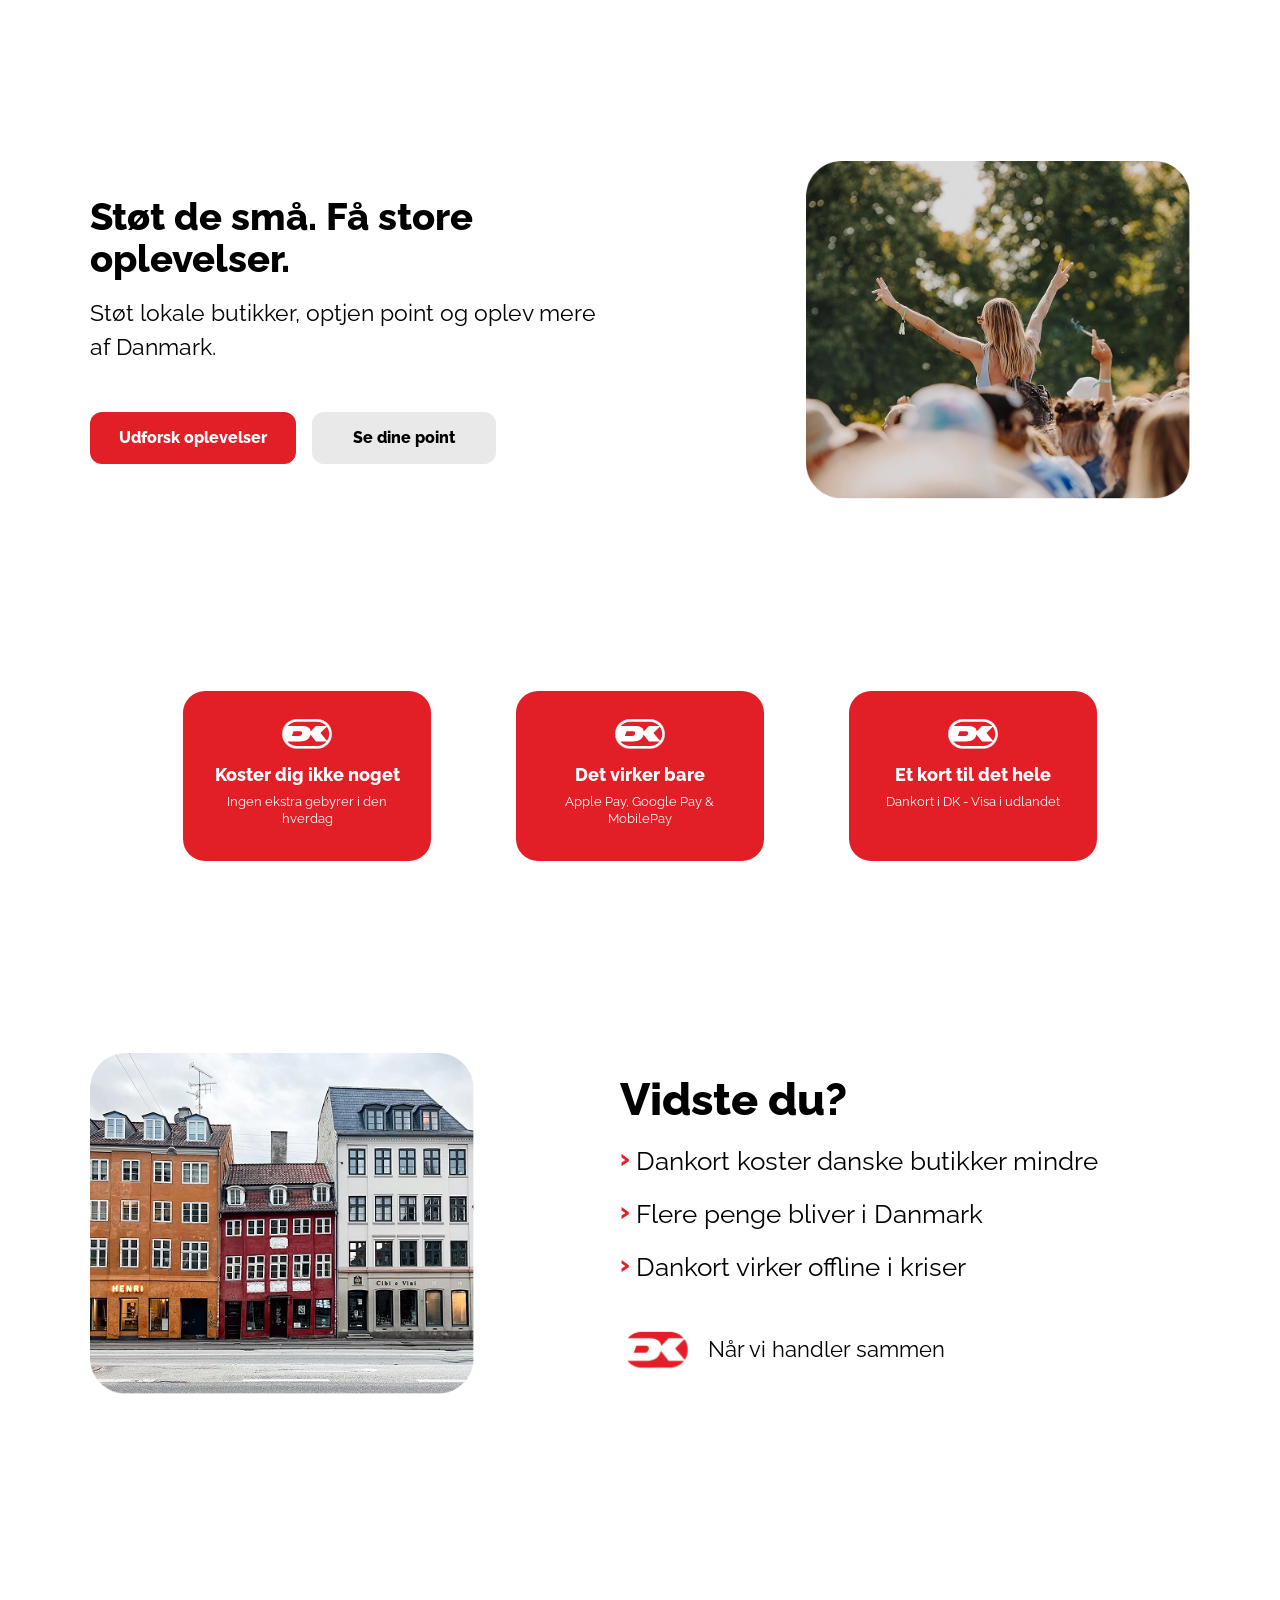
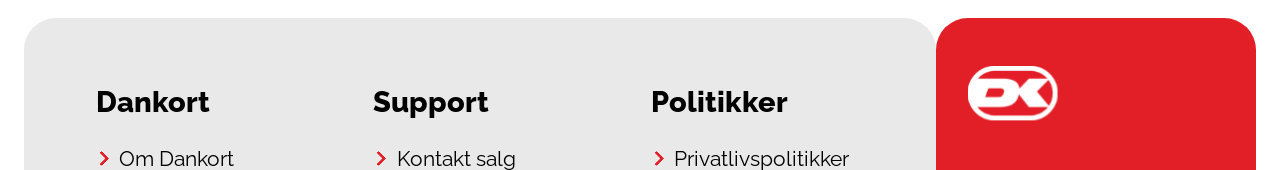
==== commit 3e2d4a2a: "lua-comit-ret" ====
--- a/index.html
+++ b/index.html
@@ -4,7 +4,7 @@
     <meta charset="UTF-8" />
     <meta name="viewport" content="width=device-width, initial-scale=1.0" />
     <link rel="icon" type="image/svg+xml" href="img/header-footer/logo.svg" />
-    <title>Dankort Ekstra</title>
+    <title>Dankort</title>
     <link rel="stylesheet" href="css/reset.css" />
     <link rel="stylesheet" href="css/generel.css" />
     <link rel="stylesheet" href="css/componenter.css" />
@@ -17,7 +17,7 @@
     />
   </head>
   <body>
-    <!-- Header -->
+    <!--- Header --->
     <header class="header">
       <div class="header-top">
         <!-- Burger menu (mobil + tablet) -->
@@ -75,7 +75,7 @@
             <li class="forside-link">
               <a class="nav-link" href="index.html">Forside</a>
             </li>
-            <li><a class="nav-link" href="about.html">Hvorfor Os</a></li>
+            <li><a class="nav-link" href="about.html">Hvorfor os?</a></li>
             <li><a class="nav-link" href="points.html">Point Butik</a></li>
             <li><a class="nav-link" href="profile.html">Min Profil</a></li>
           </ul>
@@ -94,7 +94,7 @@
 
           <div class="hero-content">
             <h1>De penge du bruger, bestemmer hvad du støtter</h1>
-            <p>Hver betaling du foretager dig, gør en forskel for Danmark.</p>
+            <p>Små valg former dig og Danmark.</p>
           </div>
         </div>
       </section>
@@ -211,11 +211,42 @@
         />
       </section>
       <!-- Sjette sektion -->
+      <!-- <section class="features">
+        <div>
+          <img
+            class="logo"
+            src="img/about/Clip path group.svg"
+            alt="Dankort logo"
+          />
+          <h2>Koster dig ikke noget</h2>
+          <p>Ingen ekstra gebyrer i den hverdag</p>
+        </div>
+
+        <div>
+          <img
+            class="logo"
+            src="img/about/Clip path group.svg"
+            alt="Dankort logo"
+          />
+          <h2>Det virker bare</h2>
+          <p>Apple Pay, Google Pay &amp; MobilePay</p>
+        </div>
+
+        <div>
+          <img
+            class="logo"
+            src="img/about/Clip path group.svg"
+            alt="Dankort logo"
+          />
+          <h2>Et kort til det hele</h2>
+          <p>Dankort i DK - Visa i udlandet</p>
+        </div>
+      </section> -->
       <section class="features-section">
         <div class="feature-card">
           <img
             class="feature-logo"
-            src="img/about/clip-path-group.svg"
+            src="img/about/Clip path group.svg"
             alt="Dankort logo"
           />
           <h2>Koster dig ikke noget</h2>
@@ -225,7 +256,7 @@
         <div class="feature-card">
           <img
             class="feature-logo"
-            src="img/about/clip-path-group.svg"
+            src="img/about/Clip path group.svg"
             alt="Dankort logo"
           />
           <h2>Det virker bare</h2>
@@ -235,7 +266,7 @@
         <div class="feature-card">
           <img
             class="feature-logo"
-            src="img/about/clip-path-group.svg"
+            src="img/about/Clip path group.svg"
             alt="Dankort logo"
           />
           <h2>Et kort til det hele</h2>
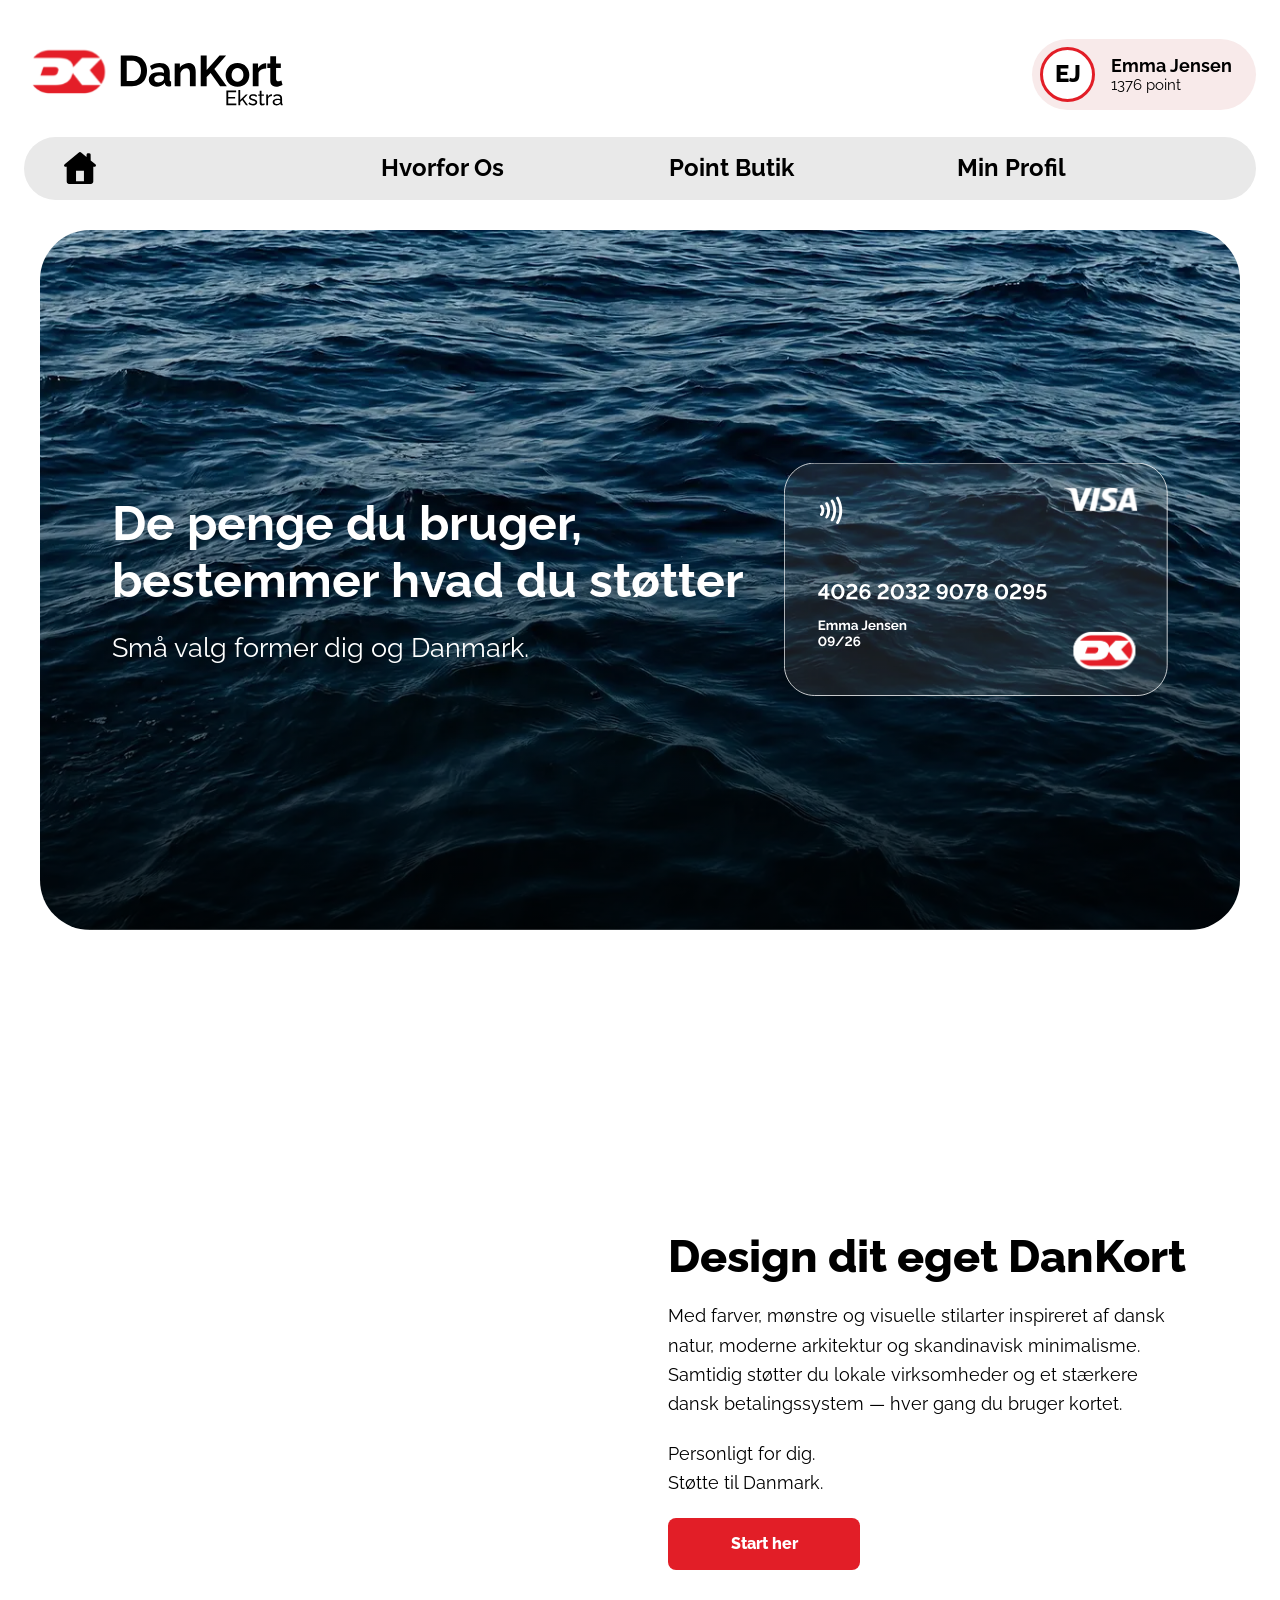
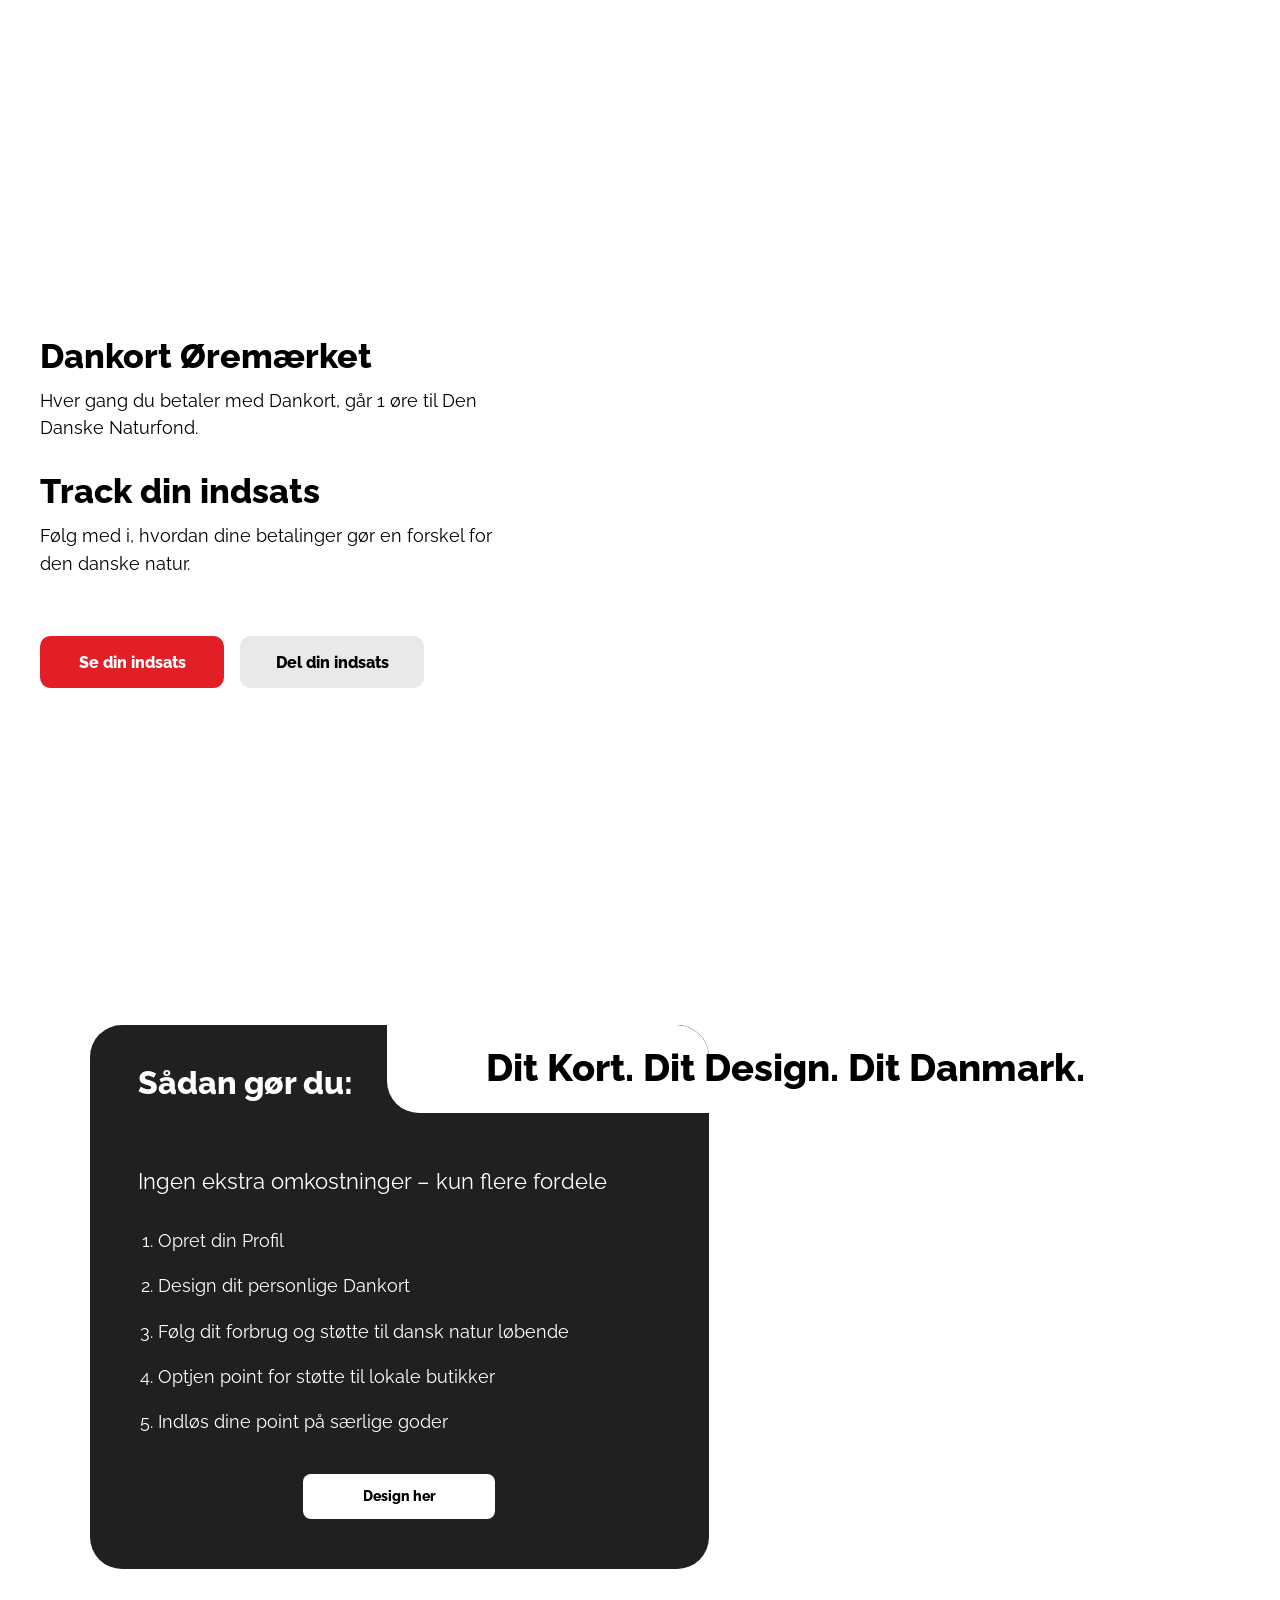
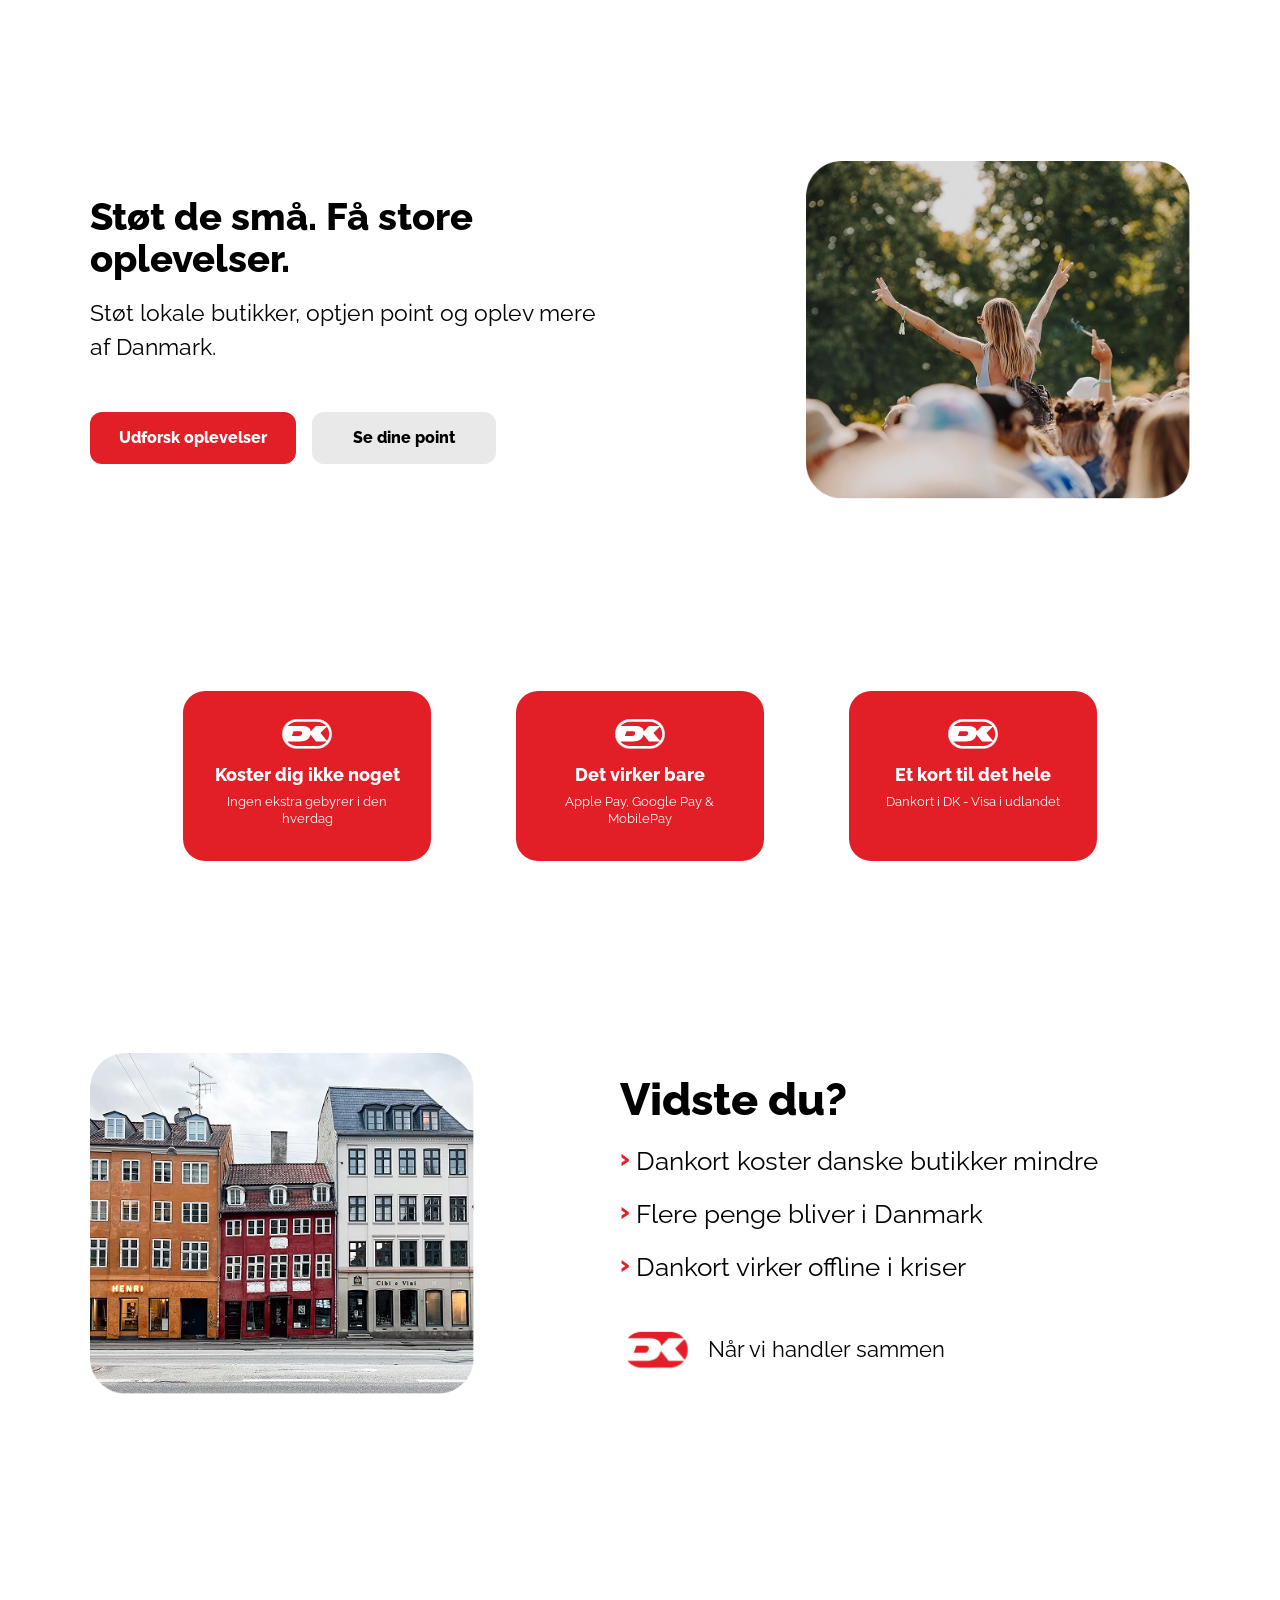
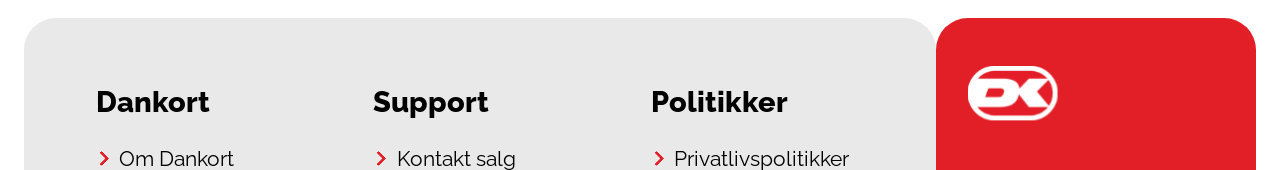
==== commit 31b50b0d: "Merge pull request #39 from TEAM-11-EKSAMEN/lua-ret lua-comit-ret" ====
--- a/index.html
+++ b/index.html
@@ -4,7 +4,7 @@
     <meta charset="UTF-8" />
     <meta name="viewport" content="width=device-width, initial-scale=1.0" />
     <link rel="icon" type="image/svg+xml" href="img/header-footer/logo.svg" />
-    <title>Dankort</title>
+    <title>Dankort Ekstra</title>
     <link rel="stylesheet" href="css/reset.css" />
     <link rel="stylesheet" href="css/generel.css" />
     <link rel="stylesheet" href="css/componenter.css" />
@@ -17,7 +17,7 @@
     />
   </head>
   <body>
-    <!--- Header --->
+    <!-- Header -->
     <header class="header">
       <div class="header-top">
         <!-- Burger menu (mobil + tablet) -->
@@ -75,7 +75,7 @@
             <li class="forside-link">
               <a class="nav-link" href="index.html">Forside</a>
             </li>
-            <li><a class="nav-link" href="about.html">Hvorfor os?</a></li>
+            <li><a class="nav-link" href="about.html">Hvorfor Os</a></li>
             <li><a class="nav-link" href="points.html">Point Butik</a></li>
             <li><a class="nav-link" href="profile.html">Min Profil</a></li>
           </ul>
@@ -211,62 +211,31 @@
         />
       </section>
       <!-- Sjette sektion -->
-      <!-- <section class="features">
-        <div>
-          <img
-            class="logo"
-            src="img/about/Clip path group.svg"
+      <section class="features-section">
+        <div class="feature-card">
+          <img
+            class="feature-logo"
+            src="img/about/clip-path-group.svg"
             alt="Dankort logo"
           />
           <h2>Koster dig ikke noget</h2>
           <p>Ingen ekstra gebyrer i den hverdag</p>
         </div>
 
-        <div>
-          <img
-            class="logo"
-            src="img/about/Clip path group.svg"
+        <div class="feature-card">
+          <img
+            class="feature-logo"
+            src="img/about/clip-path-group.svg"
             alt="Dankort logo"
           />
           <h2>Det virker bare</h2>
           <p>Apple Pay, Google Pay &amp; MobilePay</p>
         </div>
 
-        <div>
-          <img
-            class="logo"
-            src="img/about/Clip path group.svg"
-            alt="Dankort logo"
-          />
-          <h2>Et kort til det hele</h2>
-          <p>Dankort i DK - Visa i udlandet</p>
-        </div>
-      </section> -->
-      <section class="features-section">
         <div class="feature-card">
           <img
             class="feature-logo"
-            src="img/about/Clip path group.svg"
-            alt="Dankort logo"
-          />
-          <h2>Koster dig ikke noget</h2>
-          <p>Ingen ekstra gebyrer i den hverdag</p>
-        </div>
-
-        <div class="feature-card">
-          <img
-            class="feature-logo"
-            src="img/about/Clip path group.svg"
-            alt="Dankort logo"
-          />
-          <h2>Det virker bare</h2>
-          <p>Apple Pay, Google Pay &amp; MobilePay</p>
-        </div>
-
-        <div class="feature-card">
-          <img
-            class="feature-logo"
-            src="img/about/Clip path group.svg"
+            src="img/about/clip-path-group.svg"
             alt="Dankort logo"
           />
           <h2>Et kort til det hele</h2>
